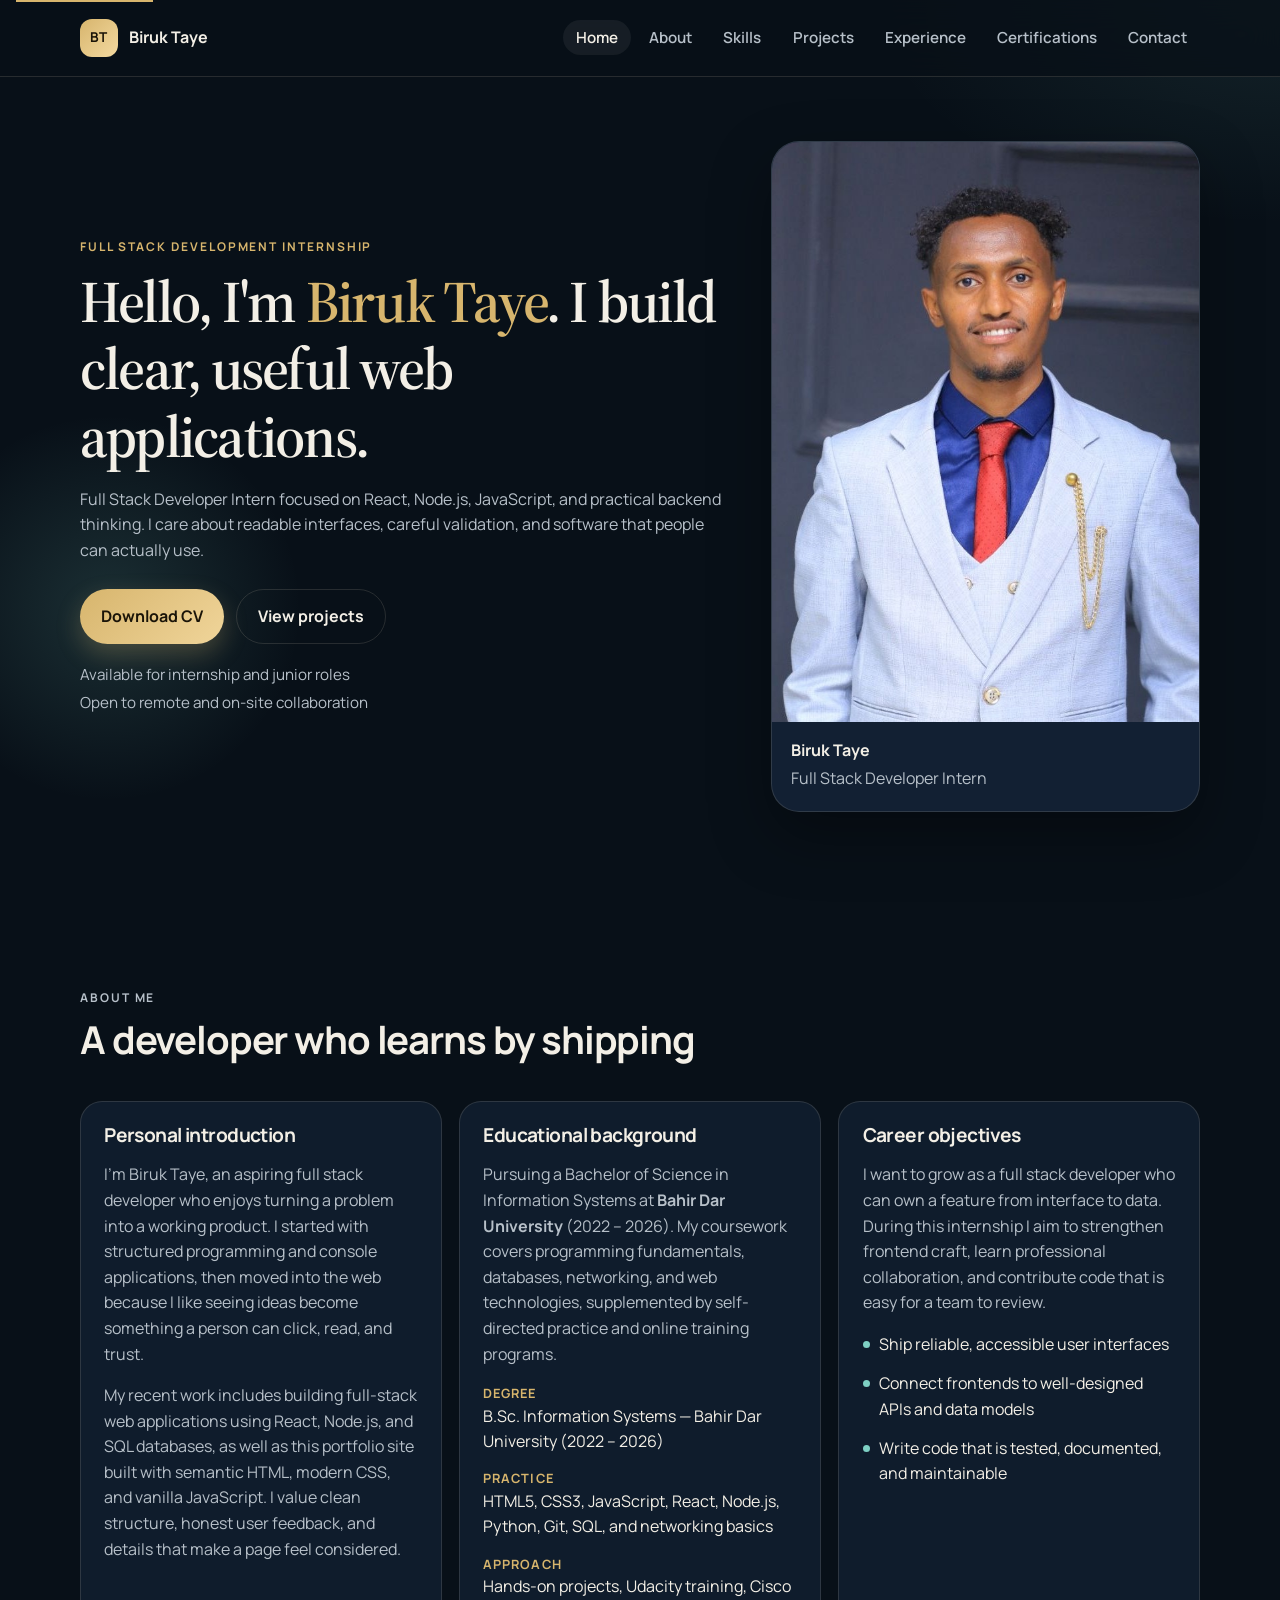
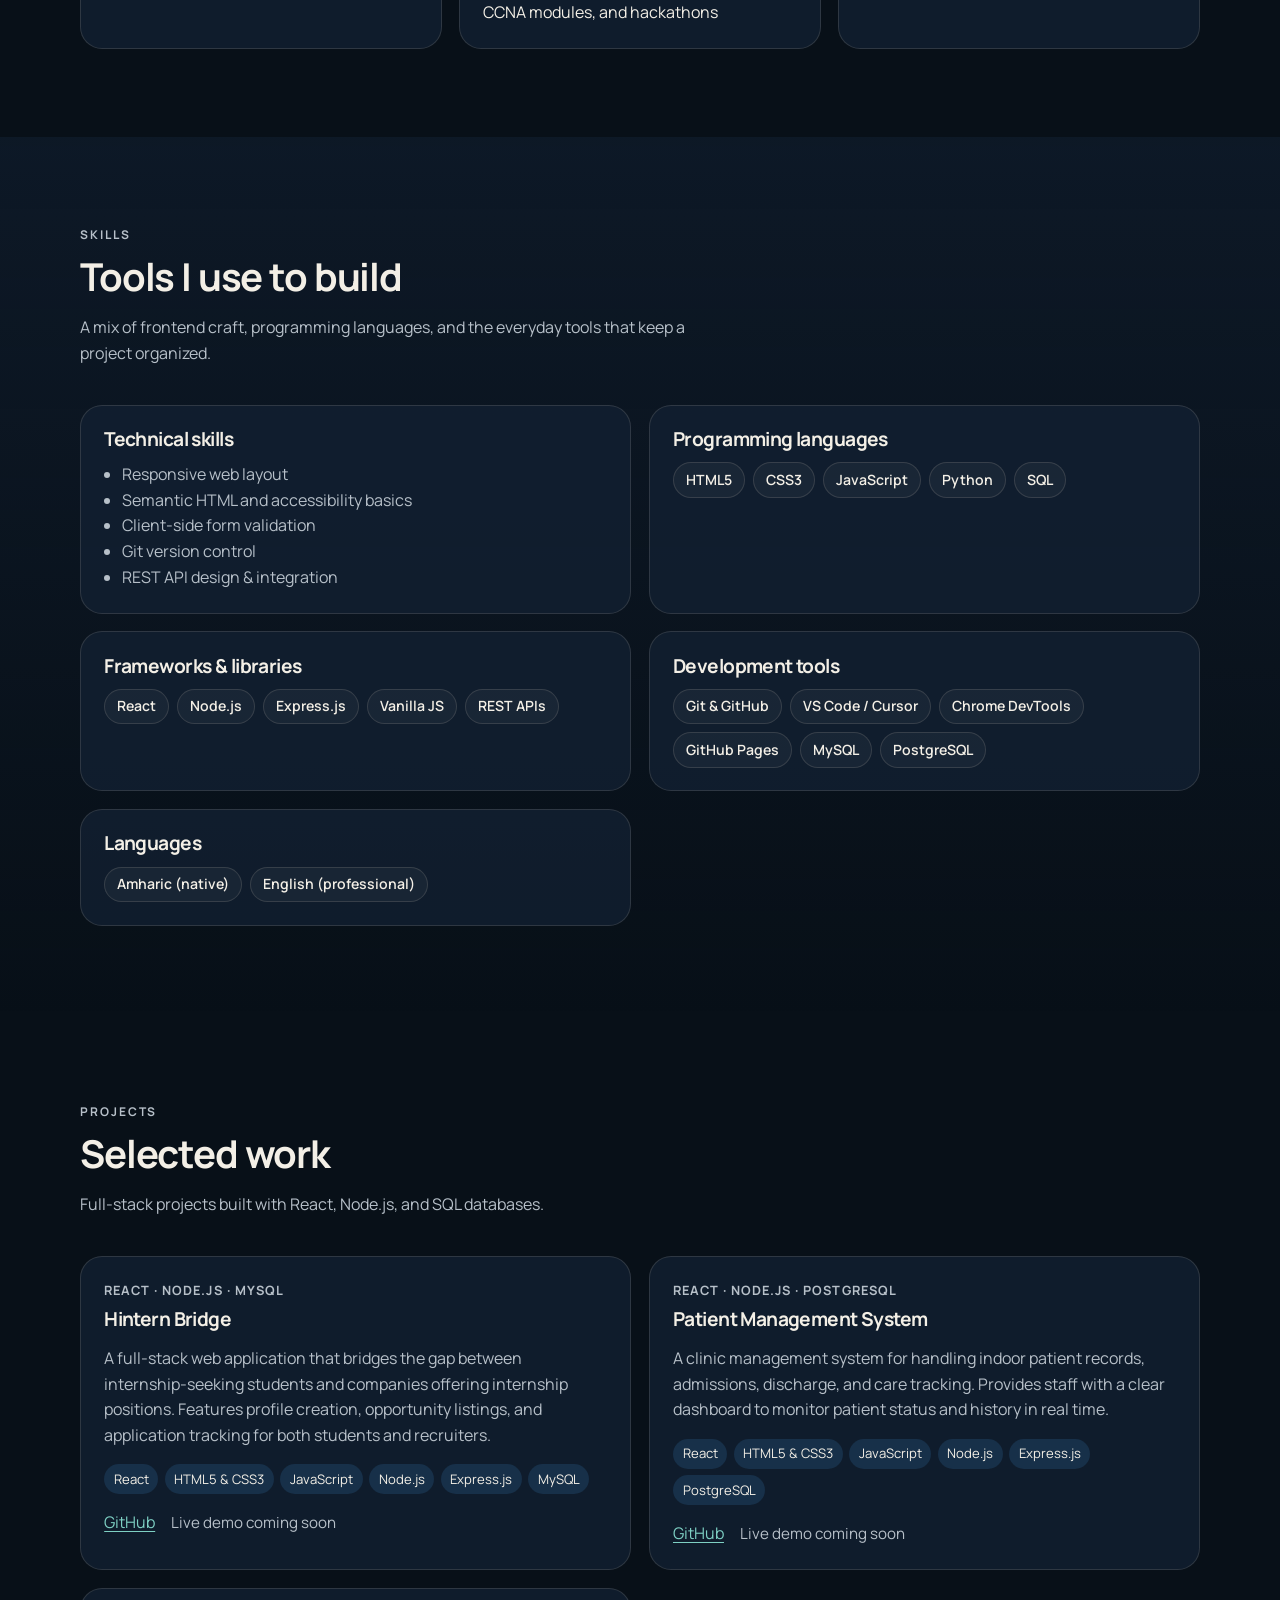
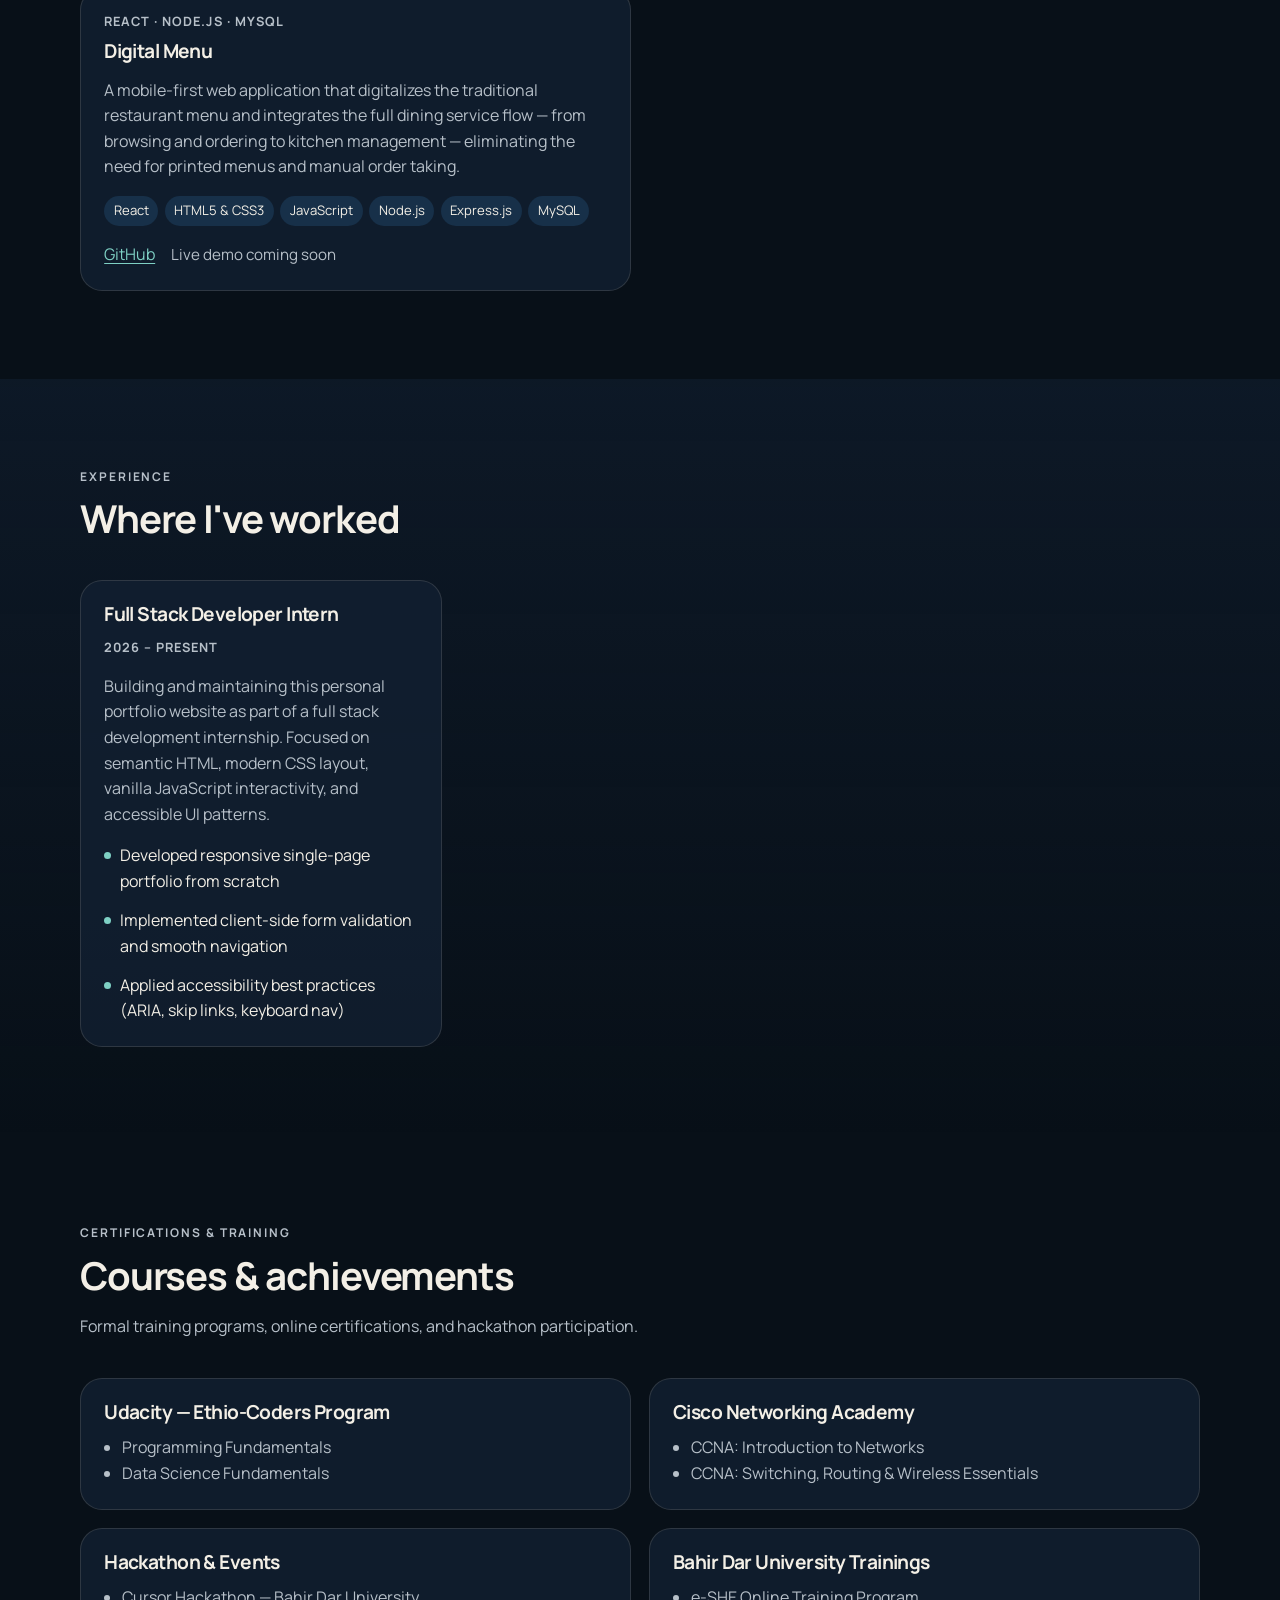
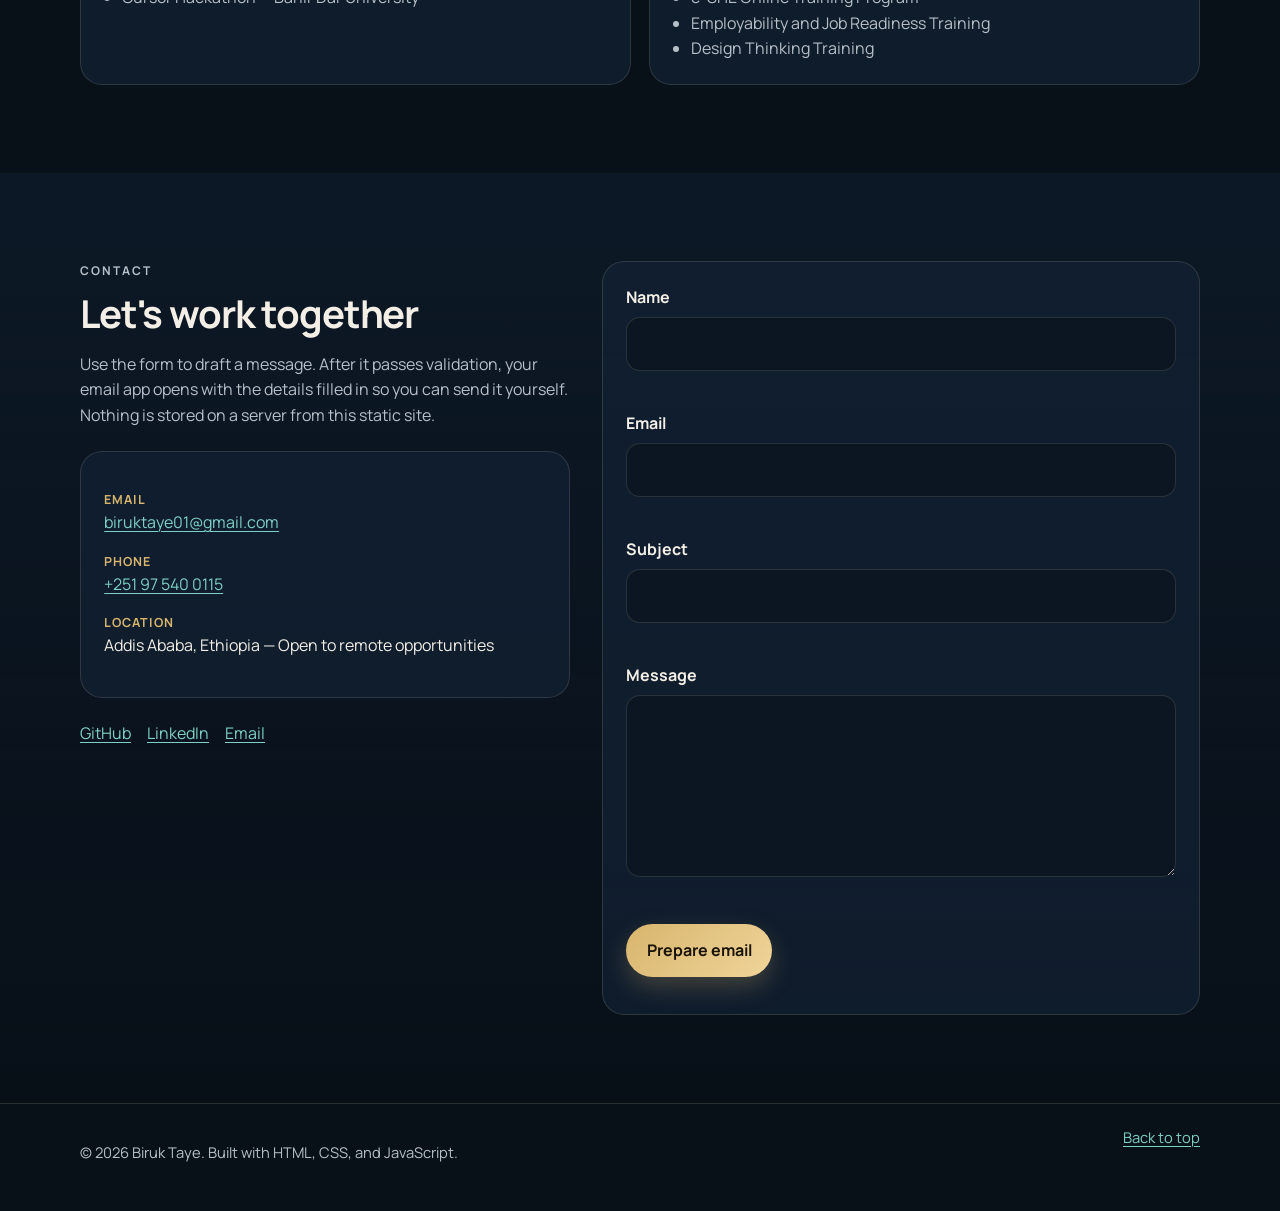
==== personal-portfolio-website/index.html @ df34433e "Personal portfolio website" ====
﻿<!DOCTYPE html>
<html lang="en">
  <head>
    <meta charset="UTF-8" />
    <meta name="viewport" content="width=device-width, initial-scale=1.0" />
    <meta
      name="description"
      content="Portfolio of Biruk Taye, an Information Systems student at Bahir Dar University and full stack developer intern focused on clean web applications and practical software."
    />
    <title>Biruk Taye | Full Stack Developer Intern</title>
    <link rel="icon" type="image/svg+xml" href="assets/images/favicon.svg" />
    <link rel="preconnect" href="https://fonts.googleapis.com" />
    <link rel="preconnect" href="https://fonts.gstatic.com" crossorigin />
    <link
      href="https://fonts.googleapis.com/css2?family=Manrope:wght@400;500;600;700;800&family=Source+Serif+4:opsz,wght@8..60,500;8..60,600&display=swap"
      rel="stylesheet"
    />
    <link rel="stylesheet" href="css/styles.css" />
  </head>
  <body>
    <a class="skip-link" href="#home">Skip to content</a>

    <header class="site-header" id="top">
      <div class="container header-inner">
        <a class="logo" href="#home" aria-label="Biruk Taye home">
          <span class="logo-mark" aria-hidden="true">BT</span>
          <span class="logo-text">Biruk Taye</span>
        </a>

        <button
          class="nav-toggle"
          type="button"
          aria-expanded="false"
          aria-controls="site-nav"
          aria-label="Open menu"
        >
          <span class="nav-toggle-bar"></span>
          <span class="nav-toggle-bar"></span>
          <span class="nav-toggle-bar"></span>
        </button>

        <nav class="site-nav" id="site-nav" aria-label="Primary">
          <ul class="nav-list">
            <li><a class="nav-link" href="#home">Home</a></li>
            <li><a class="nav-link" href="#about">About</a></li>
            <li><a class="nav-link" href="#skills">Skills</a></li>
            <li><a class="nav-link" href="#projects">Projects</a></li>
            <li><a class="nav-link" href="#experience">Experience</a></li>
            <li><a class="nav-link" href="#certifications">Certifications</a></li>
            <li><a class="nav-link" href="#contact">Contact</a></li>
          </ul>
        </nav>
      </div>
    </header>

    <main>
      <!-- HOME -->
      <section class="hero section" id="home">
        <div class="hero-glow" aria-hidden="true"></div>
        <div class="container hero-grid">
          <div class="hero-copy reveal">
            <p class="eyebrow">Full Stack Development Internship</p>
            <h1>
              Hello, I'm <span class="accent">Biruk Taye</span>.
              I build clear, useful web applications.
            </h1>
            <p class="lede">
              Full Stack Developer Intern focused on React, Node.js, JavaScript, and
              practical backend thinking. I care about readable interfaces,
              careful validation, and software that people can actually use.
            </p>
            <div class="hero-actions">
              <a
                class="btn btn-primary"
                href="assets/Biruk-Taye-CV.pdf"
                download="Biruk-Taye-CV.pdf"
                target="_blank"
                rel="noopener noreferrer"
              >
                Download CV
              </a>
              <a class="btn btn-ghost" href="#projects">View projects</a>
            </div>
            <ul class="hero-meta">
              <li>Available for internship and junior roles</li>
              <li>Open to remote and on-site collaboration</li>
            </ul>
          </div>

          <figure class="profile-card reveal">
            <img
              src="assets/images/BT.jpg"
              alt="Portrait of Biruk Taye"
              width="420"
              height="520"
            />
            <figcaption>
              <strong>Biruk Taye</strong>
              <span>Full Stack Developer Intern</span>
            </figcaption>
          </figure>
        </div>
      </section>

      <!-- ABOUT -->
      <section class="section" id="about">
        <div class="container">
          <header class="section-heading reveal">
            <p class="eyebrow">About me</p>
            <h2>A developer who learns by shipping</h2>
          </header>

          <div class="about-grid">
            <article class="panel reveal">
              <h3>Personal introduction</h3>
              <p>
                I'm Biruk Taye, an aspiring full stack developer who enjoys
                turning a problem into a working product. I started with
                structured programming and console applications, then moved into
                the web because I like seeing ideas become something a person
                can click, read, and trust.
              </p>
              <p>
                My recent work includes building full-stack web applications using
                React, Node.js, and SQL databases, as well as this portfolio site
                built with semantic HTML, modern CSS, and vanilla JavaScript. I
                value clean structure, honest user feedback, and details that make
                a page feel considered.
              </p>
            </article>

            <article class="panel reveal">
              <h3>Educational background</h3>
              <p>
                Pursuing a Bachelor of Science in Information Systems at
                <strong>Bahir Dar University</strong> (2022 &ndash; 2026). My coursework covers
                programming fundamentals, databases, networking, and web technologies,
                supplemented by self-directed practice and online training programs.
              </p>
              <ul class="detail-list">
                <li>
                  <span>Degree</span>
                  B.Sc. Information Systems &mdash; Bahir Dar University (2022 &ndash; 2026)
                </li>
                <li>
                  <span>Practice</span>
                  HTML5, CSS3, JavaScript, React, Node.js, Python, Git, SQL, and networking basics
                </li>
                <li>
                  <span>Approach</span>
                  Hands-on projects, Udacity training, Cisco CCNA modules, and hackathons
                </li>
              </ul>
            </article>

            <article class="panel reveal">
              <h3>Career objectives</h3>
              <p>
                I want to grow as a full stack developer who can own a feature
                from interface to data. During this internship I aim to
                strengthen frontend craft, learn professional collaboration, and
                contribute code that is easy for a team to review.
              </p>
              <ul class="objectives">
                <li>Ship reliable, accessible user interfaces</li>
                <li>Connect frontends to well-designed APIs and data models</li>
                <li>Write code that is tested, documented, and maintainable</li>
              </ul>
            </article>
          </div>
        </div>
      </section>

      <!-- SKILLS -->
      <section class="section section-alt" id="skills">
        <div class="container">
          <header class="section-heading reveal">
            <p class="eyebrow">Skills</p>
            <h2>Tools I use to build</h2>
            <p>
              A mix of frontend craft, programming languages, and the everyday
              tools that keep a project organized.
            </p>
          </header>

          <div class="skill-grid">
            <article class="skill-card reveal">
              <h3>Technical skills</h3>
              <ul>
                <li>Responsive web layout</li>
                <li>Semantic HTML and accessibility basics</li>
                <li>Client-side form validation</li>
                <li>Git version control</li>
                <li>REST API design &amp; integration</li>
              </ul>
            </article>

            <article class="skill-card reveal">
              <h3>Programming languages</h3>
              <div class="chip-row">
                <span class="chip">HTML5</span>
                <span class="chip">CSS3</span>
                <span class="chip">JavaScript</span>
                <span class="chip">Python</span>
                <span class="chip">SQL</span>
              </div>
            </article>

            <article class="skill-card reveal">
              <h3>Frameworks &amp; libraries</h3>
              <div class="chip-row">
                <span class="chip">React</span>
                <span class="chip">Node.js</span>
                <span class="chip">Express.js</span>
                <span class="chip">Vanilla JS</span>
                <span class="chip">REST APIs</span>
              </div>
            </article>

            <article class="skill-card reveal">
              <h3>Development tools</h3>
              <div class="chip-row">
                <span class="chip">Git &amp; GitHub</span>
                <span class="chip">VS Code / Cursor</span>
                <span class="chip">Chrome DevTools</span>
                <span class="chip">GitHub Pages</span>
                <span class="chip">MySQL</span>
                <span class="chip">PostgreSQL</span>
              </div>
            </article>

            <article class="skill-card reveal">
              <h3>Languages</h3>
              <div class="chip-row">
                <span class="chip">Amharic (native)</span>
                <span class="chip">English (professional)</span>
              </div>
            </article>
          </div>
        </div>
      </section>

      <!-- PROJECTS -->
      <section class="section" id="projects">
        <div class="container">
          <header class="section-heading reveal">
            <p class="eyebrow">Projects</p>
            <h2>Selected work</h2>
            <p>
              Full-stack projects built with React, Node.js, and SQL databases.
            </p>
          </header>

          <div class="project-grid">
            <article class="project-card reveal">
              <p class="project-kicker">React &middot; Node.js &middot; MySQL</p>
              <h3>Hintern Bridge</h3>
              <p>
                A full-stack web application that bridges the gap between
                internship-seeking students and companies offering internship
                positions. Features profile creation, opportunity listings,
                and application tracking for both students and recruiters.
              </p>
              <ul class="tech-list">
                <li>React</li>
                <li>HTML5 &amp; CSS3</li>
                <li>JavaScript</li>
                <li>Node.js</li>
                <li>Express.js</li>
                <li>MySQL</li>
              </ul>
              <div class="project-links">
                <a
                  href="https://github.com/BDU123456/Intern-Bridge"
                  target="_blank"
                  rel="noopener noreferrer"
                >
                  GitHub
                </a>
                <span class="link-disabled" title="In development">Live demo coming soon</span>
              </div>
            </article>

            <article class="project-card reveal">
              <p class="project-kicker">React &middot; Node.js &middot; PostgreSQL</p>
              <h3>Patient Management System</h3>
              <p>
                A clinic management system for handling indoor patient records,
                admissions, discharge, and care tracking. Provides staff with a
                clear dashboard to monitor patient status and history in real time.
              </p>
              <ul class="tech-list">
                <li>React</li>
                <li>HTML5 &amp; CSS3</li>
                <li>JavaScript</li>
                <li>Node.js</li>
                <li>Express.js</li>
                <li>PostgreSQL</li>
              </ul>
              <div class="project-links">
                <a
                  href="https://github.com/BDU123456/patient-management-system"
                  target="_blank"
                  rel="noopener noreferrer"
                >
                  GitHub
                </a>
                <span class="link-disabled" title="In development">Live demo coming soon</span>
              </div>
            </article>

            <article class="project-card reveal">
              <p class="project-kicker">React &middot; Node.js &middot; MySQL</p>
              <h3>Digital Menu</h3>
              <p>
                A mobile-first web application that digitalizes the traditional
                restaurant menu and integrates the full dining service flow &mdash;
                from browsing and ordering to kitchen management &mdash; eliminating
                the need for printed menus and manual order taking.
              </p>
              <ul class="tech-list">
                <li>React</li>
                <li>HTML5 &amp; CSS3</li>
                <li>JavaScript</li>
                <li>Node.js</li>
                <li>Express.js</li>
                <li>MySQL</li>
              </ul>
              <div class="project-links">
                <a
                  href="https://github.com/BDU123456/digital-menu"
                  target="_blank"
                  rel="noopener noreferrer"
                >
                  GitHub
                </a>
                <span class="link-disabled" title="In development">Live demo coming soon</span>
              </div>
            </article>
          </div>
        </div>
      </section>

      <!-- EXPERIENCE -->
      <section class="section section-alt" id="experience">
        <div class="container">
          <header class="section-heading reveal">
            <p class="eyebrow">Experience</p>
            <h2>Where I've worked</h2>
          </header>

          <div class="about-grid">
            <article class="panel reveal">
              <h3>Full Stack Developer Intern</h3>
              <p class="project-kicker">2026 &ndash; Present</p>
              <p>
                Building and maintaining this personal portfolio website as part of a
                full stack development internship. Focused on semantic HTML, modern CSS
                layout, vanilla JavaScript interactivity, and accessible UI patterns.
              </p>
              <ul class="objectives">
                <li>Developed responsive single-page portfolio from scratch</li>
                <li>Implemented client-side form validation and smooth navigation</li>
                <li>Applied accessibility best practices (ARIA, skip links, keyboard nav)</li>
              </ul>
            </article>
          </div>
        </div>
      </section>

      <!-- CERTIFICATIONS -->
      <section class="section" id="certifications">
        <div class="container">
          <header class="section-heading reveal">
            <p class="eyebrow">Certifications &amp; Training</p>
            <h2>Courses &amp; achievements</h2>
            <p>Formal training programs, online certifications, and hackathon participation.</p>
          </header>

          <div class="skill-grid">
            <article class="skill-card reveal">
              <h3>Udacity &mdash; Ethio-Coders Program</h3>
              <ul>
                <li>Programming Fundamentals</li>
                <li>Data Science Fundamentals</li>
              </ul>
            </article>

            <article class="skill-card reveal">
              <h3>Cisco Networking Academy</h3>
              <ul>
                <li>CCNA: Introduction to Networks</li>
                <li>CCNA: Switching, Routing &amp; Wireless Essentials</li>
              </ul>
            </article>

            <article class="skill-card reveal">
              <h3>Hackathon &amp; Events</h3>
              <ul>
                <li>Cursor Hackathon &mdash; Bahir Dar University</li>
              </ul>
            </article>

            <article class="skill-card reveal">
              <h3>Bahir Dar University Trainings</h3>
              <ul>
                <li>e-SHE Online Training Program</li>
                <li>Employability and Job Readiness Training</li>
                <li>Design Thinking Training</li>
              </ul>
            </article>
          </div>
        </div>
      </section>

      <!-- CONTACT -->
      <section class="section section-alt" id="contact">
        <div class="container contact-grid">
          <div class="contact-copy reveal">
            <p class="eyebrow">Contact</p>
            <h2>Let's work together</h2>
            <p>
              Use the form to draft a message. After it passes validation, your
              email app opens with the details filled in so you can send it
              yourself. Nothing is stored on a server from this static site.
            </p>

            <address class="contact-card">
              <p>
                <span>Email</span>
                <a href="mailto:biruktaye01@gmail.com">biruktaye01@gmail.com</a>
              </p>
              <p>
                <span>Phone</span>
                <a href="tel:+251975400115">+251 97 540 0115</a>
              </p>
              <p>
                <span>Location</span>
                Addis Ababa, Ethiopia &mdash; Open to remote opportunities
              </p>
            </address>

            <ul class="social-list">
              <li>
                <a
                  href="https://github.com/BDU123456"
                  target="_blank"
                  rel="noopener noreferrer"
                  data-social="github"
                >
                  GitHub
                </a>
              </li>
              <li>
                <a
                  href="https://www.linkedin.com/in/biruk-taye"
                  target="_blank"
                  rel="noopener noreferrer"
                >
                  LinkedIn
                </a>
              </li>
              <li>
                <a href="mailto:biruktaye01@gmail.com">Email</a>
              </li>
            </ul>
          </div>

          <form class="contact-form reveal" id="contact-form" novalidate>
            <div class="field">
              <label for="name">Name</label>
              <input
                id="name"
                name="name"
                type="text"
                autocomplete="name"
                maxlength="80"
                required
              />
              <p class="field-error" id="name-error" role="alert"></p>
            </div>

            <div class="field">
              <label for="email">Email</label>
              <input
                id="email"
                name="email"
                type="email"
                autocomplete="email"
                maxlength="120"
                required
              />
              <p class="field-error" id="email-error" role="alert"></p>
            </div>

            <div class="field">
              <label for="subject">Subject</label>
              <input id="subject" name="subject" type="text" maxlength="120" required />
              <p class="field-error" id="subject-error" role="alert"></p>
            </div>

            <div class="field">
              <label for="message">Message</label>
              <textarea
                id="message"
                name="message"
                rows="6"
                maxlength="2000"
                required
              ></textarea>
              <p class="field-error" id="message-error" role="alert"></p>
            </div>

            <button class="btn btn-primary" type="submit">Prepare email</button>
            <p class="form-status" id="form-status" role="status" aria-live="polite"></p>
          </form>
        </div>
      </section>
    </main>

    <footer class="site-footer">
      <div class="container footer-inner">
        <p>&copy; <span id="year"></span> Biruk Taye. Built with HTML, CSS, and JavaScript.</p>
        <a href="#top">Back to top</a>
      </div>
    </footer>

    <script src="js/main.js"></script>
  </body>
</html>
---- personal-portfolio-website/css/styles.css ----
﻿/* Biruk Taye portfolio — layout, theme, and interaction styles */

:root {
  --bg: #081018;
  --bg-alt: #0d1824;
  --surface: #122033;
  --surface-2: #173049;
  --line: rgba(232, 220, 196, 0.14);
  --text: #f3efe6;
  --muted: #b7c0c9;
  --accent: #d7b56d;
  --accent-2: #7ed0c4;
  --danger: #ff8b7b;
  --shadow: 0 24px 60px rgba(0, 0, 0, 0.35);
  --radius: 22px;
  --header-h: 76px;
  --font: "Manrope", system-ui, sans-serif;
  --serif: "Source Serif 4", Georgia, serif;
  --max: 1120px;
}

*,
*::before,
*::after {
  box-sizing: border-box;
}

html {
  scroll-behavior: smooth;
}

body {
  margin: 0;
  font-family: var(--font);
  color: var(--text);
  background:
    radial-gradient(1200px 600px at 10% -10%, rgba(215, 181, 109, 0.12), transparent 50%),
    radial-gradient(900px 500px at 100% 0%, rgba(126, 208, 196, 0.1), transparent 45%),
    var(--bg);
  line-height: 1.6;
}

img {
  max-width: 100%;
  display: block;
}

a {
  color: var(--accent-2);
  text-decoration-thickness: 1px;
  text-underline-offset: 0.2em;
}

a:hover {
  color: var(--accent);
}

.skip-link {
  position: absolute;
  left: 1rem;
  top: -40px;
  background: var(--accent);
  color: #111;
  padding: 0.5rem 0.8rem;
  z-index: 1000;
}

.skip-link:focus {
  top: 0.75rem;
}

.container {
  width: min(var(--max), calc(100% - 2.4rem));
  margin-inline: auto;
}

.site-header {
  position: sticky;
  top: 0;
  z-index: 20;
  backdrop-filter: blur(16px);
  background: rgba(8, 16, 24, 0.78);
  border-bottom: 1px solid var(--line);
}

.header-inner {
  min-height: var(--header-h);
  display: flex;
  align-items: center;
  justify-content: space-between;
  gap: 1rem;
}

.logo {
  display: flex;
  align-items: center;
  gap: 0.7rem;
  color: var(--text);
  text-decoration: none;
  font-weight: 700;
}

.logo-mark {
  width: 2.35rem;
  height: 2.35rem;
  display: grid;
  place-items: center;
  border-radius: 12px;
  background: linear-gradient(135deg, var(--accent), #f3d9a0);
  color: #1a1408;
  font-size: 0.85rem;
  letter-spacing: 0.04em;
}

.nav-list {
  display: flex;
  gap: 0.35rem;
  list-style: none;
  margin: 0;
  padding: 0;
}

.nav-link {
  color: var(--muted);
  text-decoration: none;
  padding: 0.45rem 0.8rem;
  border-radius: 999px;
  font-weight: 600;
  font-size: 0.95rem;
}

.nav-link:hover,
.nav-link.is-active {
  color: var(--text);
  background: rgba(255, 255, 255, 0.06);
}

.nav-toggle {
  display: none;
  width: 2.6rem;
  height: 2.6rem;
  border: 1px solid var(--line);
  border-radius: 12px;
  background: transparent;
  padding: 0.55rem;
  flex-direction: column;
  justify-content: space-between;
}

.nav-toggle-bar {
  display: block;
  height: 2px;
  background: var(--text);
  border-radius: 999px;
}

.section {
  padding: 5.5rem 0;
  position: relative;
}

.section-alt {
  background: linear-gradient(180deg, rgba(18, 32, 51, 0.55), transparent);
}

.section-heading {
  max-width: 640px;
  margin-bottom: 2.4rem;
}

.eyebrow {
  text-transform: uppercase;
  letter-spacing: 0.16em;
  font-size: 0.75rem;
  color: var(--accent);
  font-weight: 700;
  margin: 0 0 0.7rem;
}

h1,
h2,
h3 {
  line-height: 1.15;
  letter-spacing: -0.03em;
}

h1 {
  font-family: var(--serif);
  font-size: clamp(2.1rem, 4.6vw, 4.1rem);
  font-weight: 600;
  margin: 0 0 1rem;
}

h2 {
  font-size: clamp(1.7rem, 3vw, 2.5rem);
  margin: 0 0 0.7rem;
}

h3 {
  margin: 0 0 0.75rem;
  font-size: 1.2rem;
}

.accent {
  color: var(--accent);
}

.lede,
.section-heading p,
.panel p,
.project-card p,
.contact-copy > p {
  color: var(--muted);
}

.hero {
  padding-top: 4rem;
}

.hero-glow {
  position: absolute;
  inset: auto auto 10% -8%;
  width: 420px;
  height: 420px;
  background: radial-gradient(circle, rgba(126, 208, 196, 0.16), transparent 65%);
  pointer-events: none;
}

.hero-grid {
  display: grid;
  grid-template-columns: 1.2fr 0.8fr;
  gap: 3rem;
  align-items: center;
}

.hero-actions {
  display: flex;
  flex-wrap: wrap;
  gap: 0.8rem;
  margin: 1.6rem 0 1.2rem;
}

.hero-meta {
  list-style: none;
  padding: 0;
  margin: 0;
  color: var(--muted);
  display: flex;
  flex-direction: column;
  gap: 0.25rem;
  font-size: 0.95rem;
}

.btn {
  display: inline-flex;
  align-items: center;
  justify-content: center;
  border: 0;
  border-radius: 999px;
  padding: 0.85rem 1.3rem;
  font: inherit;
  font-weight: 700;
  cursor: pointer;
  text-decoration: none;
  transition: transform 0.2s ease, box-shadow 0.2s ease, background 0.2s ease;
}

.btn:hover {
  transform: translateY(-2px);
}

.btn-primary {
  background: linear-gradient(135deg, var(--accent), #f0d59a);
  color: #1a1408;
  box-shadow: 0 10px 24px rgba(215, 181, 109, 0.25);
}

.btn-ghost {
  background: transparent;
  color: var(--text);
  border: 1px solid var(--line);
}

.profile-card {
  margin: 0;
  background: var(--surface);
  border: 1px solid var(--line);
  border-radius: 28px;
  overflow: hidden;
  box-shadow: var(--shadow);
}

.profile-card img {
  width: 100%;
  height: auto;
  aspect-ratio: 640 / 870;
  object-fit: cover;
  object-position: center top;
}

.profile-card figcaption {
  padding: 1rem 1.2rem 1.2rem;
  display: flex;
  flex-direction: column;
  gap: 0.15rem;
}

.profile-card span {
  color: var(--muted);
}

.about-grid,
.skill-grid,
.project-grid {
  display: grid;
  gap: 1.1rem;
}

.about-grid {
  grid-template-columns: repeat(3, 1fr);
}

.panel,
.skill-card,
.project-card,
.contact-card,
.contact-form {
  background: rgba(18, 32, 51, 0.78);
  border: 1px solid var(--line);
  border-radius: var(--radius);
  padding: 1.4rem 1.45rem;
}

.detail-list,
.objectives {
  margin: 1rem 0 0;
  padding: 0;
  list-style: none;
  display: flex;
  flex-direction: column;
  gap: 0.85rem;
}

.detail-list span {
  display: block;
  color: var(--accent);
  font-size: 0.8rem;
  font-weight: 700;
  letter-spacing: 0.08em;
  text-transform: uppercase;
}

.objectives li {
  padding-left: 1rem;
  position: relative;
}

.objectives li::before {
  content: "";
  width: 7px;
  height: 7px;
  border-radius: 50%;
  background: var(--accent-2);
  position: absolute;
  left: 0;
  top: 0.55rem;
}

.skill-grid,
.project-grid {
  grid-template-columns: repeat(2, 1fr);
}

.skill-card ul {
  margin: 0;
  padding-left: 1.1rem;
  color: var(--muted);
}

.chip-row {
  display: flex;
  flex-wrap: wrap;
  gap: 0.5rem;
}

.chip {
  border: 1px solid var(--line);
  background: rgba(255, 255, 255, 0.04);
  border-radius: 999px;
  padding: 0.35rem 0.75rem;
  font-size: 0.88rem;
  font-weight: 600;
}

.project-kicker {
  color: var(--accent);
  font-size: 0.8rem;
  font-weight: 700;
  letter-spacing: 0.08em;
  text-transform: uppercase;
  margin: 0 0 0.5rem;
}

.tech-list {
  display: flex;
  flex-wrap: wrap;
  gap: 0.4rem;
  list-style: none;
  padding: 0;
  margin: 1rem 0;
}

.tech-list li {
  font-size: 0.82rem;
  background: var(--surface-2);
  padding: 0.28rem 0.6rem;
  border-radius: 999px;
}

.project-links {
  display: flex;
  flex-wrap: wrap;
  gap: 1rem;
  align-items: center;
}

.project-card,
.skill-card,
.panel,
.profile-card {
  transition: transform 0.25s ease, border-color 0.25s ease;
}

.project-card:hover,
.skill-card:hover,
.panel:hover,
.profile-card:hover {
  transform: translateY(-4px);
  border-color: rgba(215, 181, 109, 0.35);
}

.link-disabled {
  color: var(--muted);
  font-size: 0.95rem;
}

.contact-grid {
  display: grid;
  grid-template-columns: 0.9fr 1.1fr;
  gap: 2rem;
  align-items: start;
}

.contact-card {
  font-style: normal;
  margin: 1.4rem 0;
}

.contact-card span {
  display: block;
  color: var(--accent);
  font-size: 0.78rem;
  font-weight: 700;
  letter-spacing: 0.08em;
  text-transform: uppercase;
}

.social-list {
  display: flex;
  gap: 1rem;
  list-style: none;
  padding: 0;
  margin: 0;
}

.field {
  margin-bottom: 1rem;
}

label {
  display: block;
  font-weight: 700;
  margin-bottom: 0.4rem;
}

input,
textarea {
  width: 100%;
  border: 1px solid var(--line);
  background: #0b1622;
  color: var(--text);
  border-radius: 14px;
  padding: 0.85rem 0.95rem;
  font: inherit;
}

input:focus,
textarea:focus {
  outline: 2px solid var(--accent-2);
  outline-offset: 1px;
}

.field.is-invalid input,
.field.is-invalid textarea {
  border-color: var(--danger);
}

.field-error {
  min-height: 1.1rem;
  margin: 0.35rem 0 0;
  color: var(--danger);
  font-size: 0.86rem;
}

.form-status {
  margin: 0.9rem 0 0;
  color: var(--accent-2);
}

.form-status.is-error {
  color: var(--danger);
}

.site-footer {
  border-top: 1px solid var(--line);
  padding: 1.4rem 0 2rem;
}

.footer-inner {
  display: flex;
  justify-content: space-between;
  gap: 1rem;
  color: var(--muted);
  font-size: 0.92rem;
}

.reveal {
  opacity: 0;
  transform: translateY(18px);
  animation: rise 0.7s ease forwards;
}

.reveal:nth-child(2) {
  animation-delay: 0.08s;
}

.reveal:nth-child(3) {
  animation-delay: 0.16s;
}

@keyframes rise {
  to {
    opacity: 1;
    transform: none;
  }
}

@media (max-width: 900px) {
  .hero-grid,
  .about-grid,
  .contact-grid {
    grid-template-columns: 1fr;
  }

  .nav-toggle {
    display: flex;
  }

  .site-nav {
    position: absolute;
    top: calc(var(--header-h) + 0.4rem);
    right: 1.2rem;
    left: 1.2rem;
    background: #102033;
    border: 1px solid var(--line);
    border-radius: 18px;
    padding: 0.7rem;
    display: none;
  }

  .site-nav.is-open {
    display: block;
  }

  .nav-list {
    flex-direction: column;
  }

  .profile-card {
    max-width: 360px;
  }
}

@media (max-width: 640px) {
  .skill-grid,
  .project-grid {
    grid-template-columns: 1fr;
  }

  .footer-inner {
    flex-direction: column;
  }

  .section {
    padding: 3.6rem 0;
  }
}

@media (prefers-reduced-motion: reduce) {
  html {
    scroll-behavior: auto;
  }

  .reveal,
  .btn,
  .project-card,
  .skill-card,
  .panel,
  .profile-card {
    animation: none;
    transition: none;
    opacity: 1;
    transform: none;
  }
}
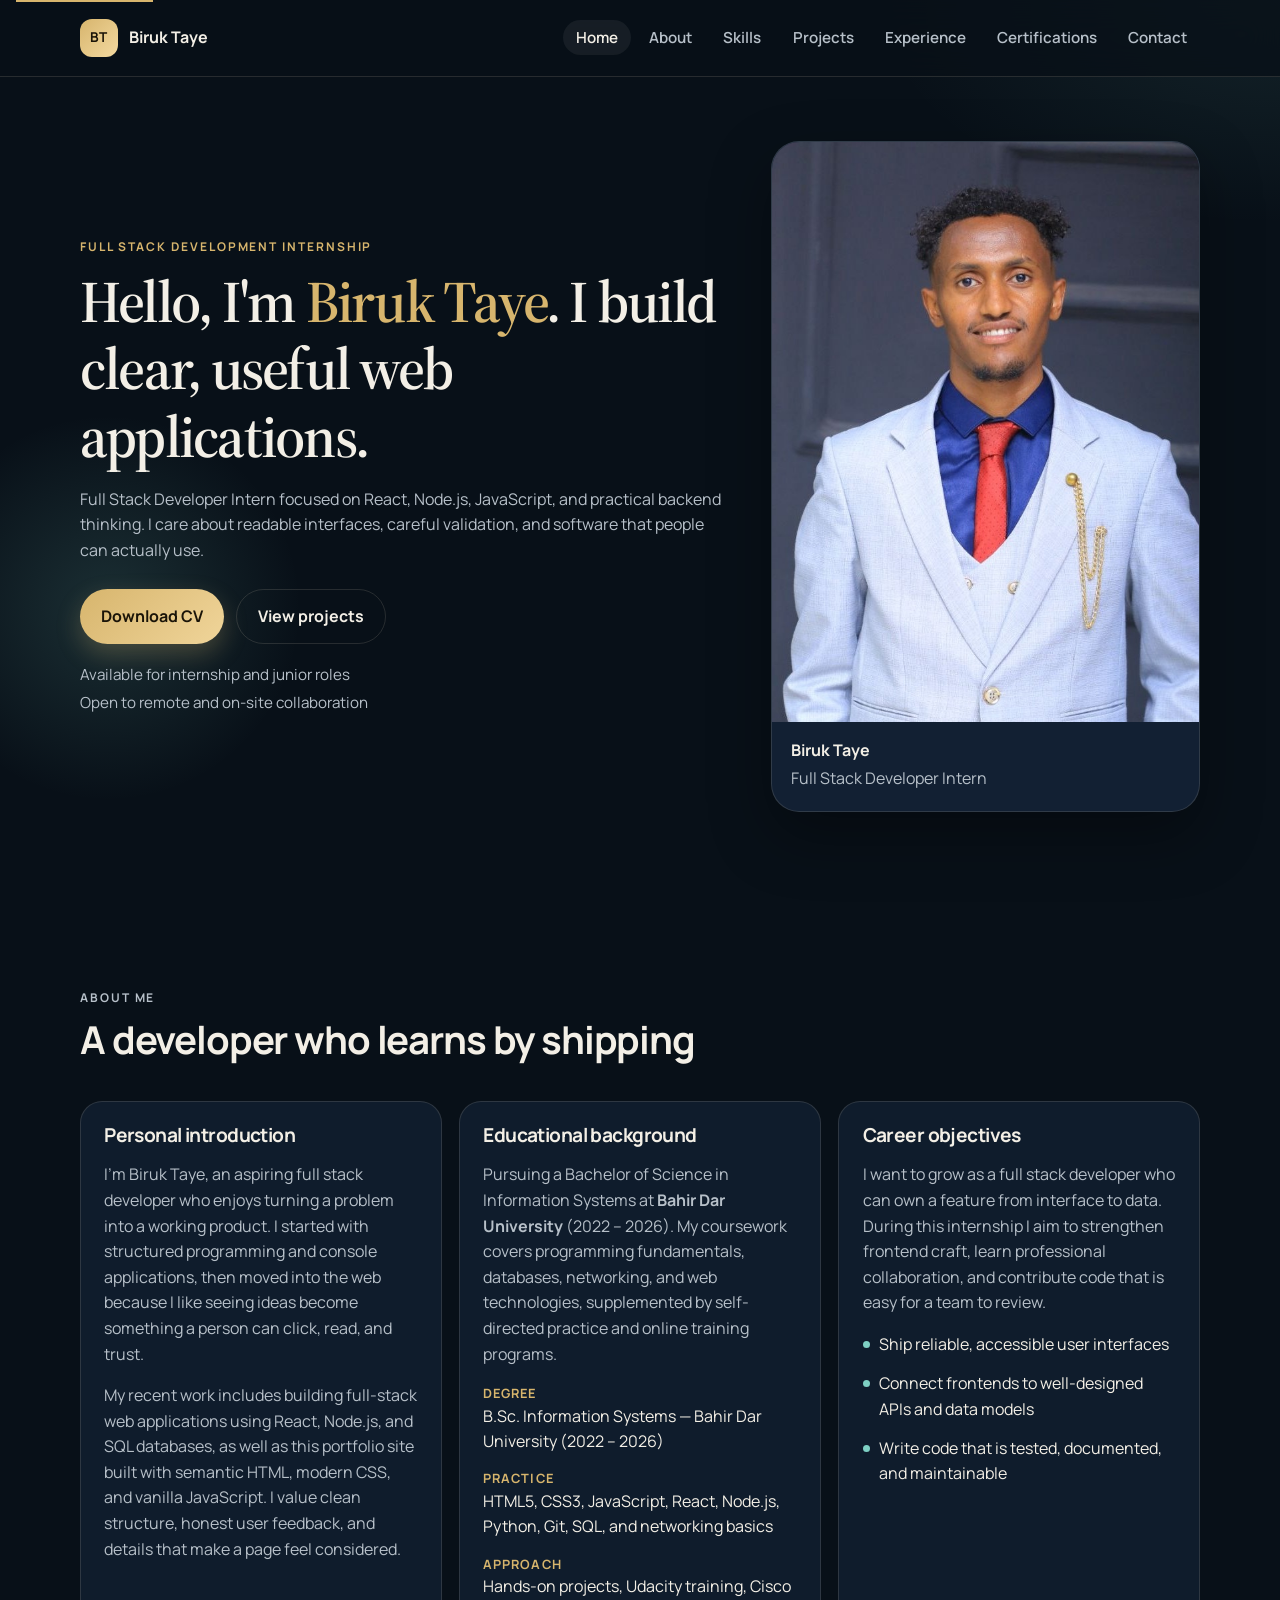
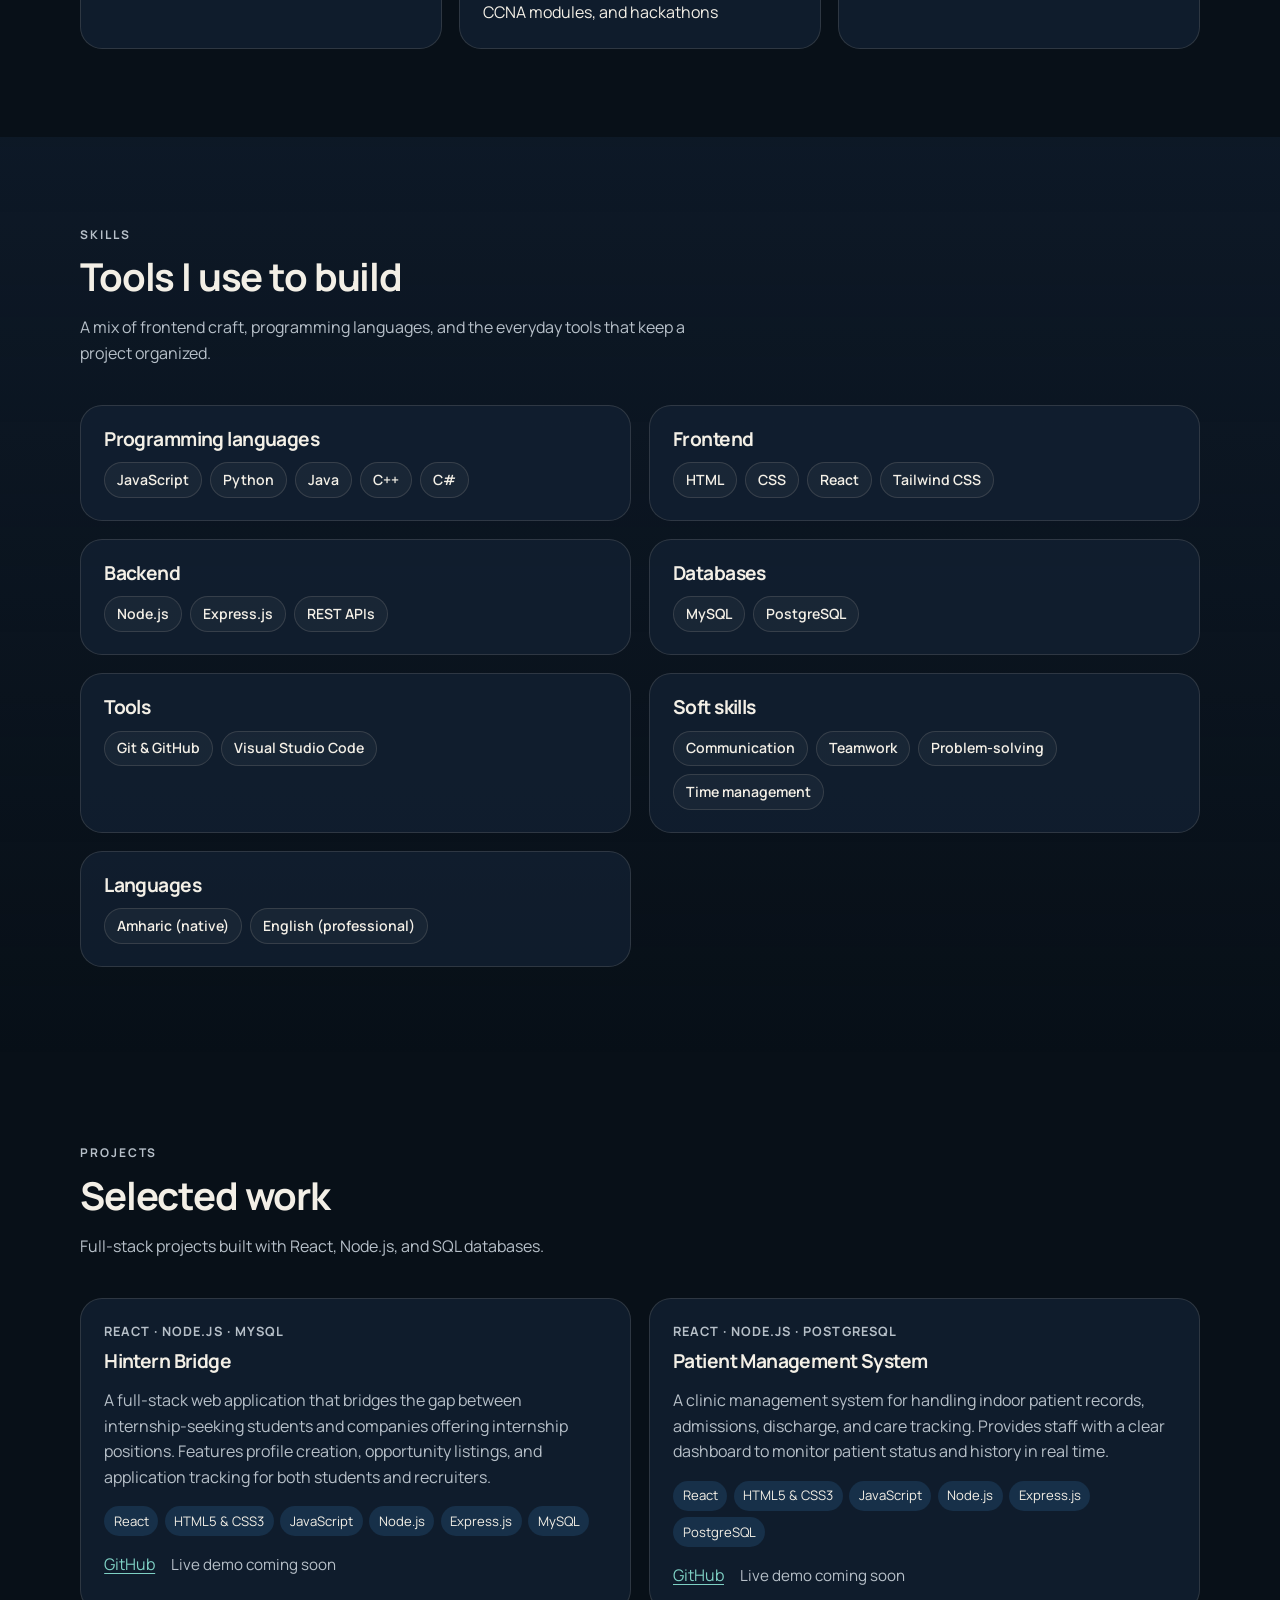
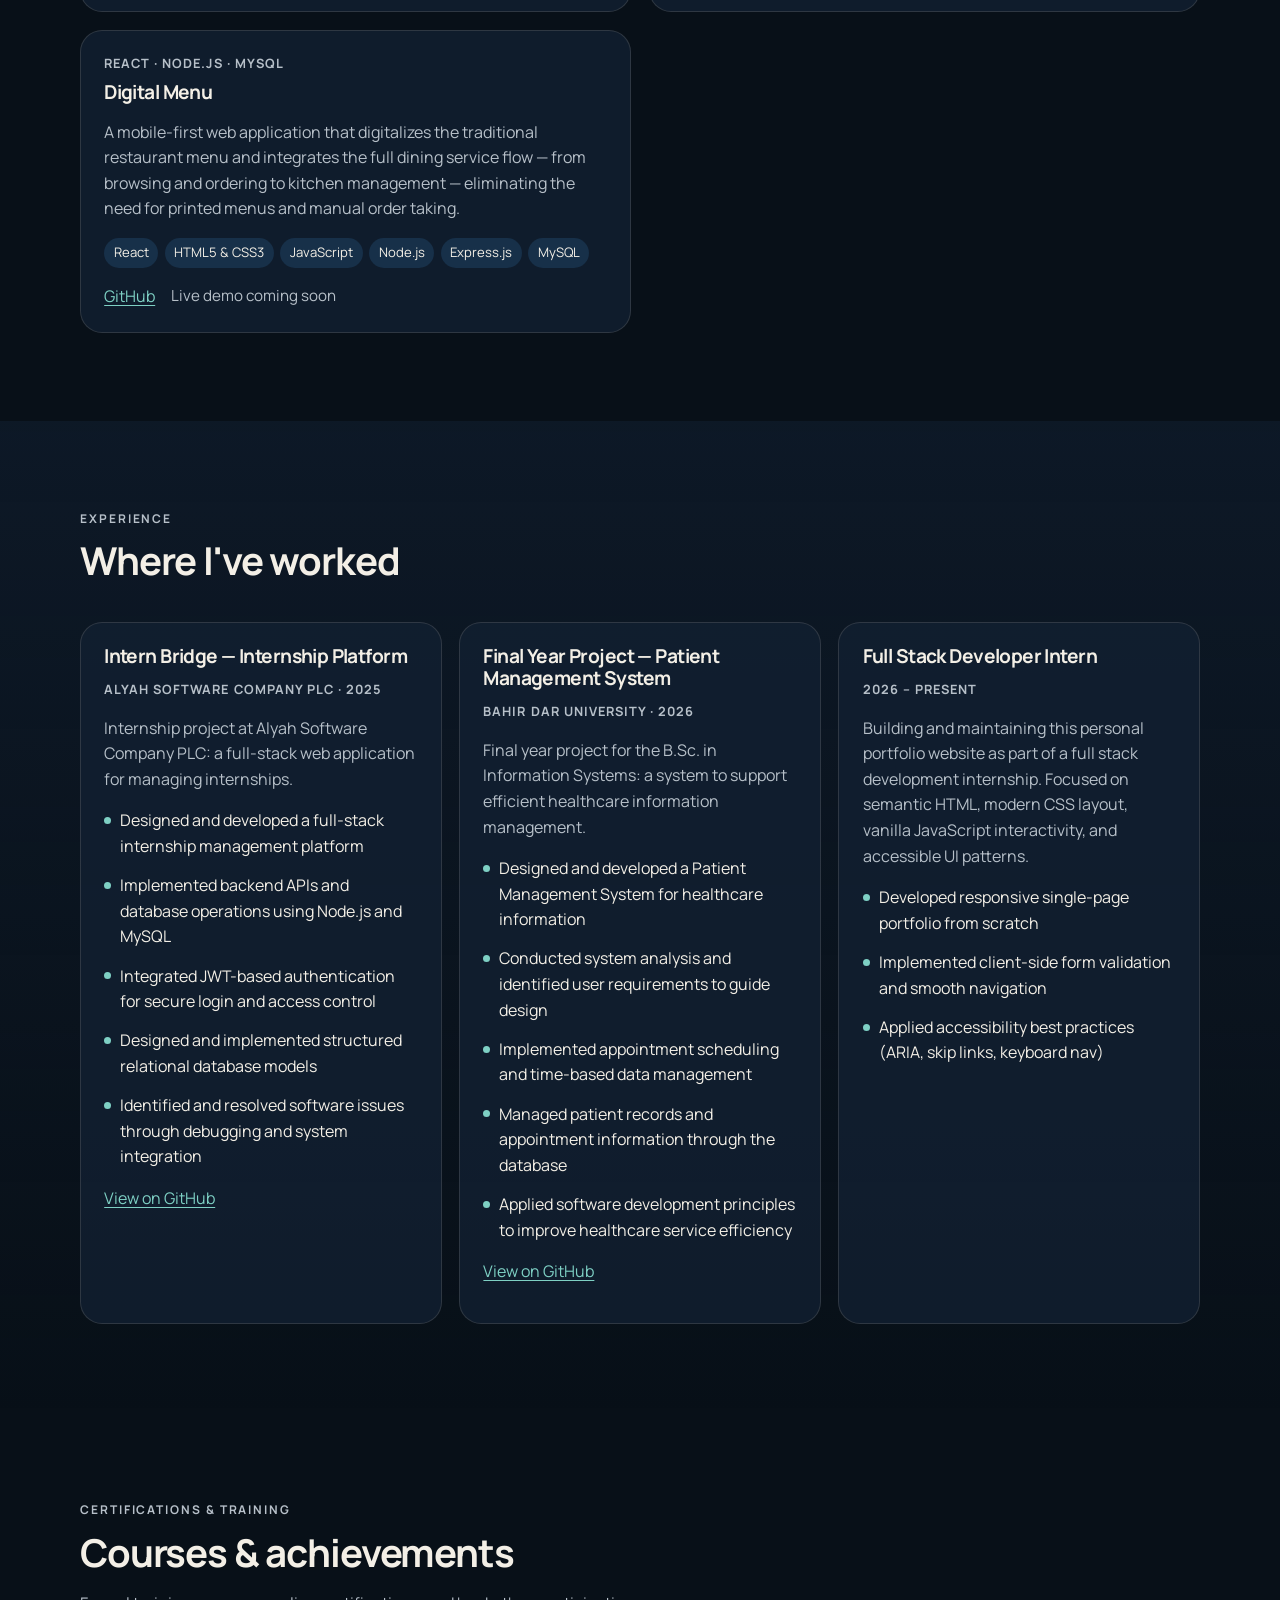
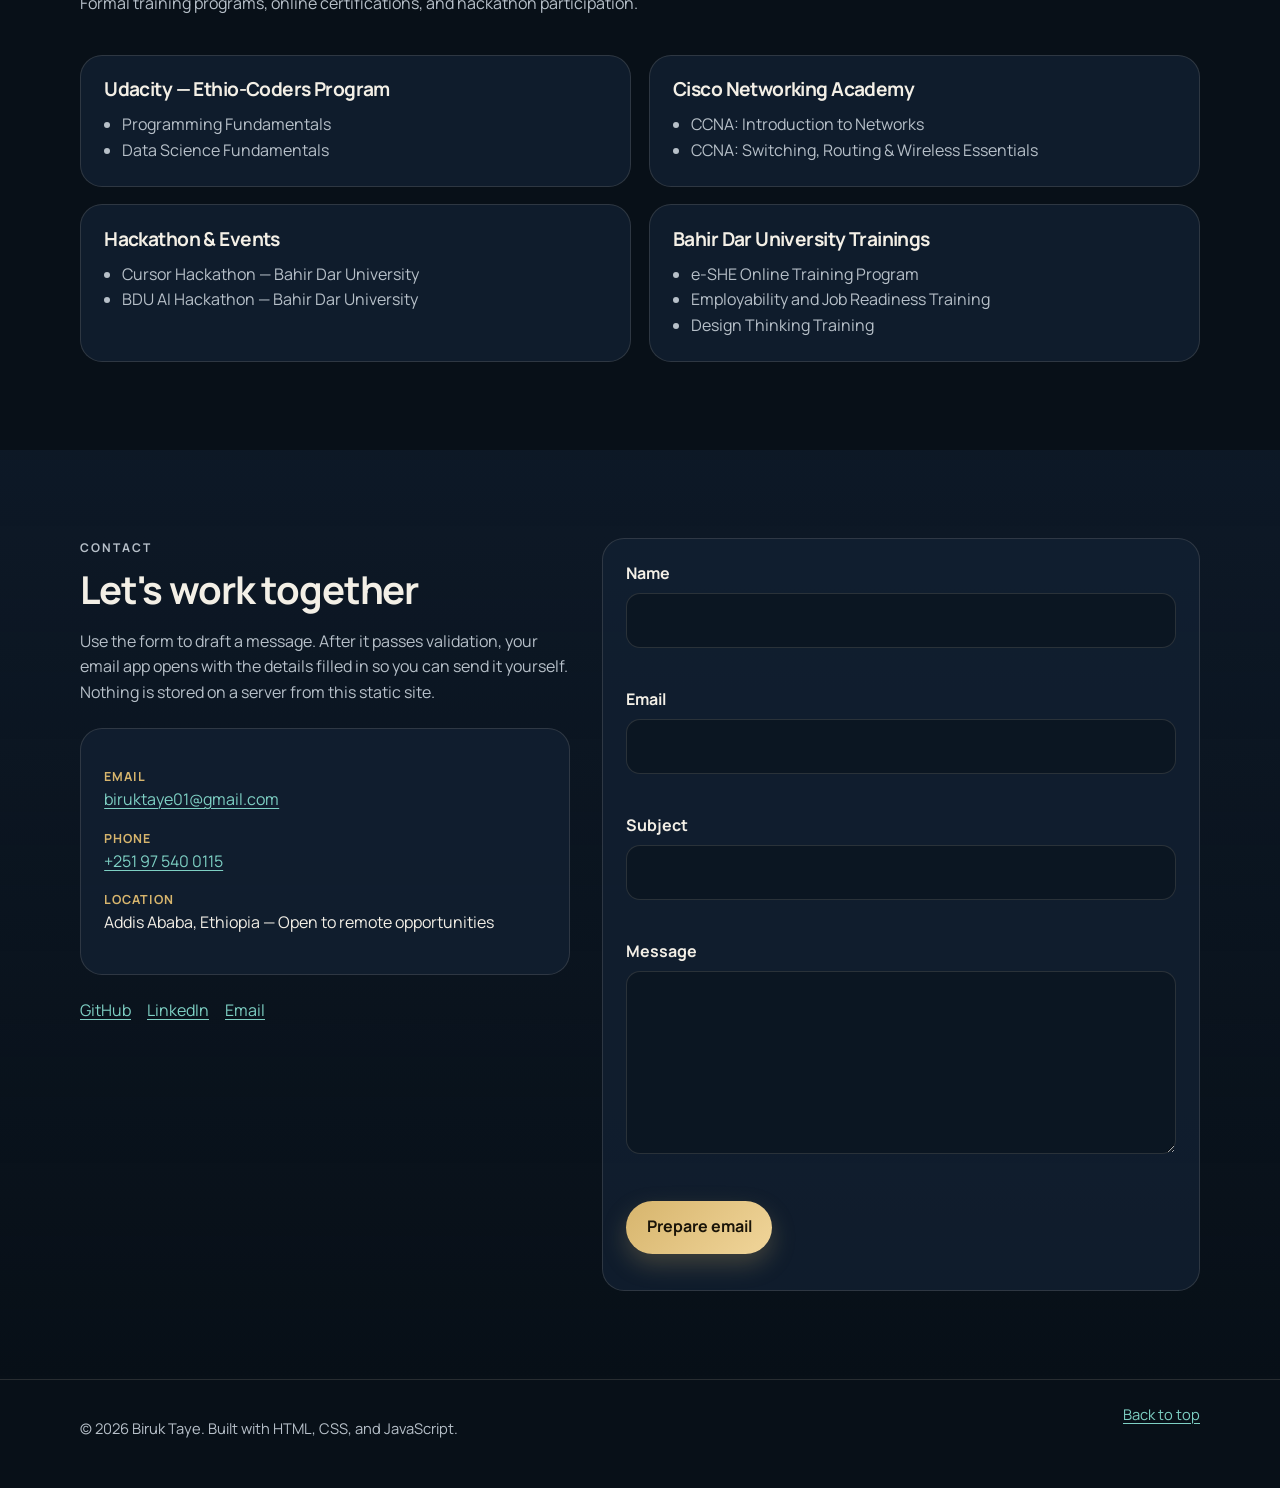
==== commit 4511c79d: "Use CV image for Download CV; update skills, experience and certifications Co-Authored-By: Claude So" ====
--- a/personal-portfolio-website/index.html
+++ b/personal-portfolio-website/index.html
@@ -72,8 +72,8 @@
             <div class="hero-actions">
               <a
                 class="btn btn-primary"
-                href="assets/Biruk-Taye-CV.pdf"
-                download="Biruk-Taye-CV.pdf"
+                href="assets/Biruk-Taye-CV.jpg"
+                download="Biruk-Taye-CV.jpg"
                 target="_blank"
                 rel="noopener noreferrer"
               >
@@ -185,47 +185,58 @@
 
           <div class="skill-grid">
             <article class="skill-card reveal">
-              <h3>Technical skills</h3>
-              <ul>
-                <li>Responsive web layout</li>
-                <li>Semantic HTML and accessibility basics</li>
-                <li>Client-side form validation</li>
-                <li>Git version control</li>
-                <li>REST API design &amp; integration</li>
-              </ul>
-            </article>
-
-            <article class="skill-card reveal">
               <h3>Programming languages</h3>
               <div class="chip-row">
-                <span class="chip">HTML5</span>
-                <span class="chip">CSS3</span>
                 <span class="chip">JavaScript</span>
                 <span class="chip">Python</span>
-                <span class="chip">SQL</span>
-              </div>
-            </article>
-
-            <article class="skill-card reveal">
-              <h3>Frameworks &amp; libraries</h3>
-              <div class="chip-row">
+                <span class="chip">Java</span>
+                <span class="chip">C++</span>
+                <span class="chip">C#</span>
+              </div>
+            </article>
+
+            <article class="skill-card reveal">
+              <h3>Frontend</h3>
+              <div class="chip-row">
+                <span class="chip">HTML</span>
+                <span class="chip">CSS</span>
                 <span class="chip">React</span>
+                <span class="chip">Tailwind CSS</span>
+              </div>
+            </article>
+
+            <article class="skill-card reveal">
+              <h3>Backend</h3>
+              <div class="chip-row">
                 <span class="chip">Node.js</span>
                 <span class="chip">Express.js</span>
-                <span class="chip">Vanilla JS</span>
                 <span class="chip">REST APIs</span>
               </div>
             </article>
 
             <article class="skill-card reveal">
-              <h3>Development tools</h3>
-              <div class="chip-row">
-                <span class="chip">Git &amp; GitHub</span>
-                <span class="chip">VS Code / Cursor</span>
-                <span class="chip">Chrome DevTools</span>
-                <span class="chip">GitHub Pages</span>
+              <h3>Databases</h3>
+              <div class="chip-row">
                 <span class="chip">MySQL</span>
                 <span class="chip">PostgreSQL</span>
+              </div>
+            </article>
+
+            <article class="skill-card reveal">
+              <h3>Tools</h3>
+              <div class="chip-row">
+                <span class="chip">Git &amp; GitHub</span>
+                <span class="chip">Visual Studio Code</span>
+              </div>
+            </article>
+
+            <article class="skill-card reveal">
+              <h3>Soft skills</h3>
+              <div class="chip-row">
+                <span class="chip">Communication</span>
+                <span class="chip">Teamwork</span>
+                <span class="chip">Problem-solving</span>
+                <span class="chip">Time management</span>
               </div>
             </article>
 
@@ -351,6 +362,56 @@
 
           <div class="about-grid">
             <article class="panel reveal">
+              <h3>Intern Bridge &mdash; Internship Platform</h3>
+              <p class="project-kicker">Alyah Software Company PLC &middot; 2025</p>
+              <p>
+                Internship project at Alyah Software Company PLC: a full-stack
+                web application for managing internships.
+              </p>
+              <ul class="objectives">
+                <li>Designed and developed a full-stack internship management platform</li>
+                <li>Implemented backend APIs and database operations using Node.js and MySQL</li>
+                <li>Integrated JWT-based authentication for secure login and access control</li>
+                <li>Designed and implemented structured relational database models</li>
+                <li>Identified and resolved software issues through debugging and system integration</li>
+              </ul>
+              <p>
+                <a
+                  href="https://github.com/BDU123456/Intern-Bridge"
+                  target="_blank"
+                  rel="noopener noreferrer"
+                >
+                  View on GitHub
+                </a>
+              </p>
+            </article>
+
+            <article class="panel reveal">
+              <h3>Final Year Project &mdash; Patient Management System</h3>
+              <p class="project-kicker">Bahir Dar University &middot; 2026</p>
+              <p>
+                Final year project for the B.Sc. in Information Systems: a system
+                to support efficient healthcare information management.
+              </p>
+              <ul class="objectives">
+                <li>Designed and developed a Patient Management System for healthcare information</li>
+                <li>Conducted system analysis and identified user requirements to guide design</li>
+                <li>Implemented appointment scheduling and time-based data management</li>
+                <li>Managed patient records and appointment information through the database</li>
+                <li>Applied software development principles to improve healthcare service efficiency</li>
+              </ul>
+              <p>
+                <a
+                  href="https://github.com/zedaAb/final_year_project"
+                  target="_blank"
+                  rel="noopener noreferrer"
+                >
+                  View on GitHub
+                </a>
+              </p>
+            </article>
+
+            <article class="panel reveal">
               <h3>Full Stack Developer Intern</h3>
               <p class="project-kicker">2026 &ndash; Present</p>
               <p>
@@ -398,6 +459,7 @@
               <h3>Hackathon &amp; Events</h3>
               <ul>
                 <li>Cursor Hackathon &mdash; Bahir Dar University</li>
+                <li>BDU AI Hackathon &mdash; Bahir Dar University</li>
               </ul>
             </article>
 
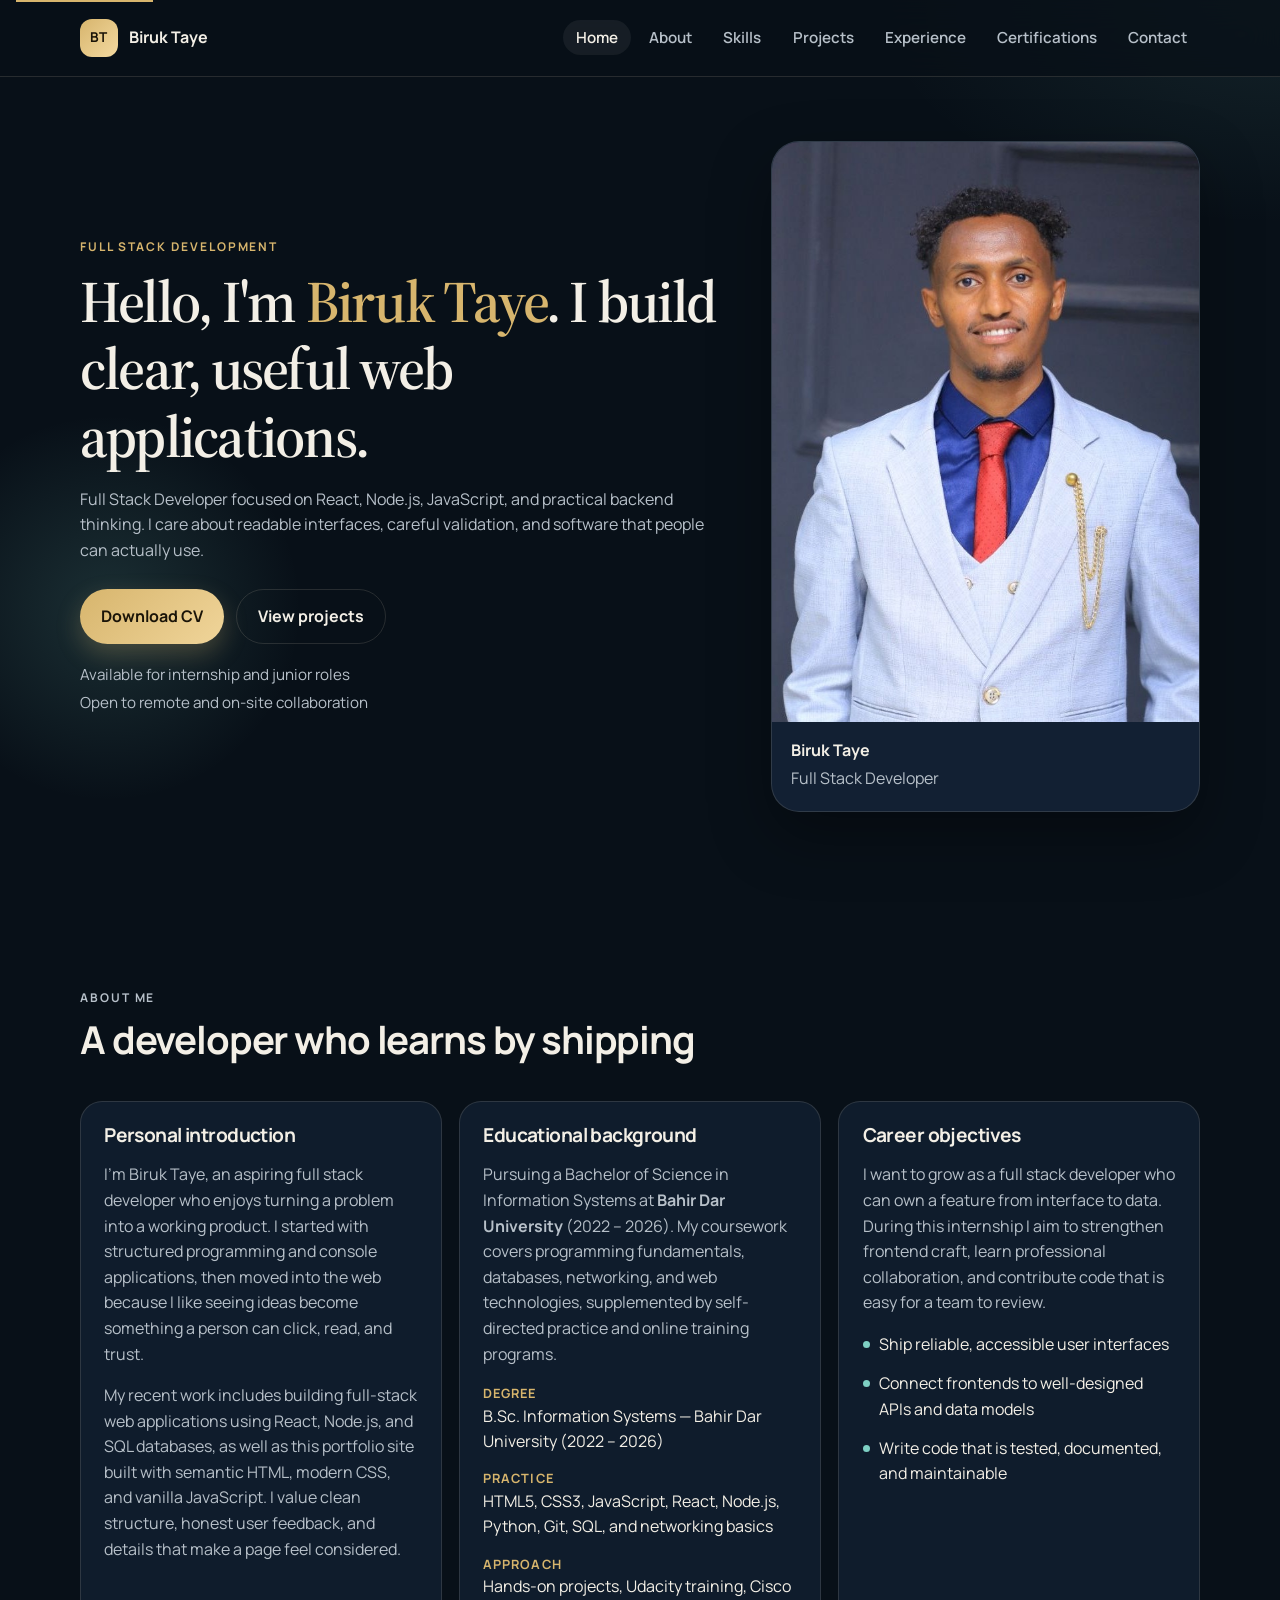
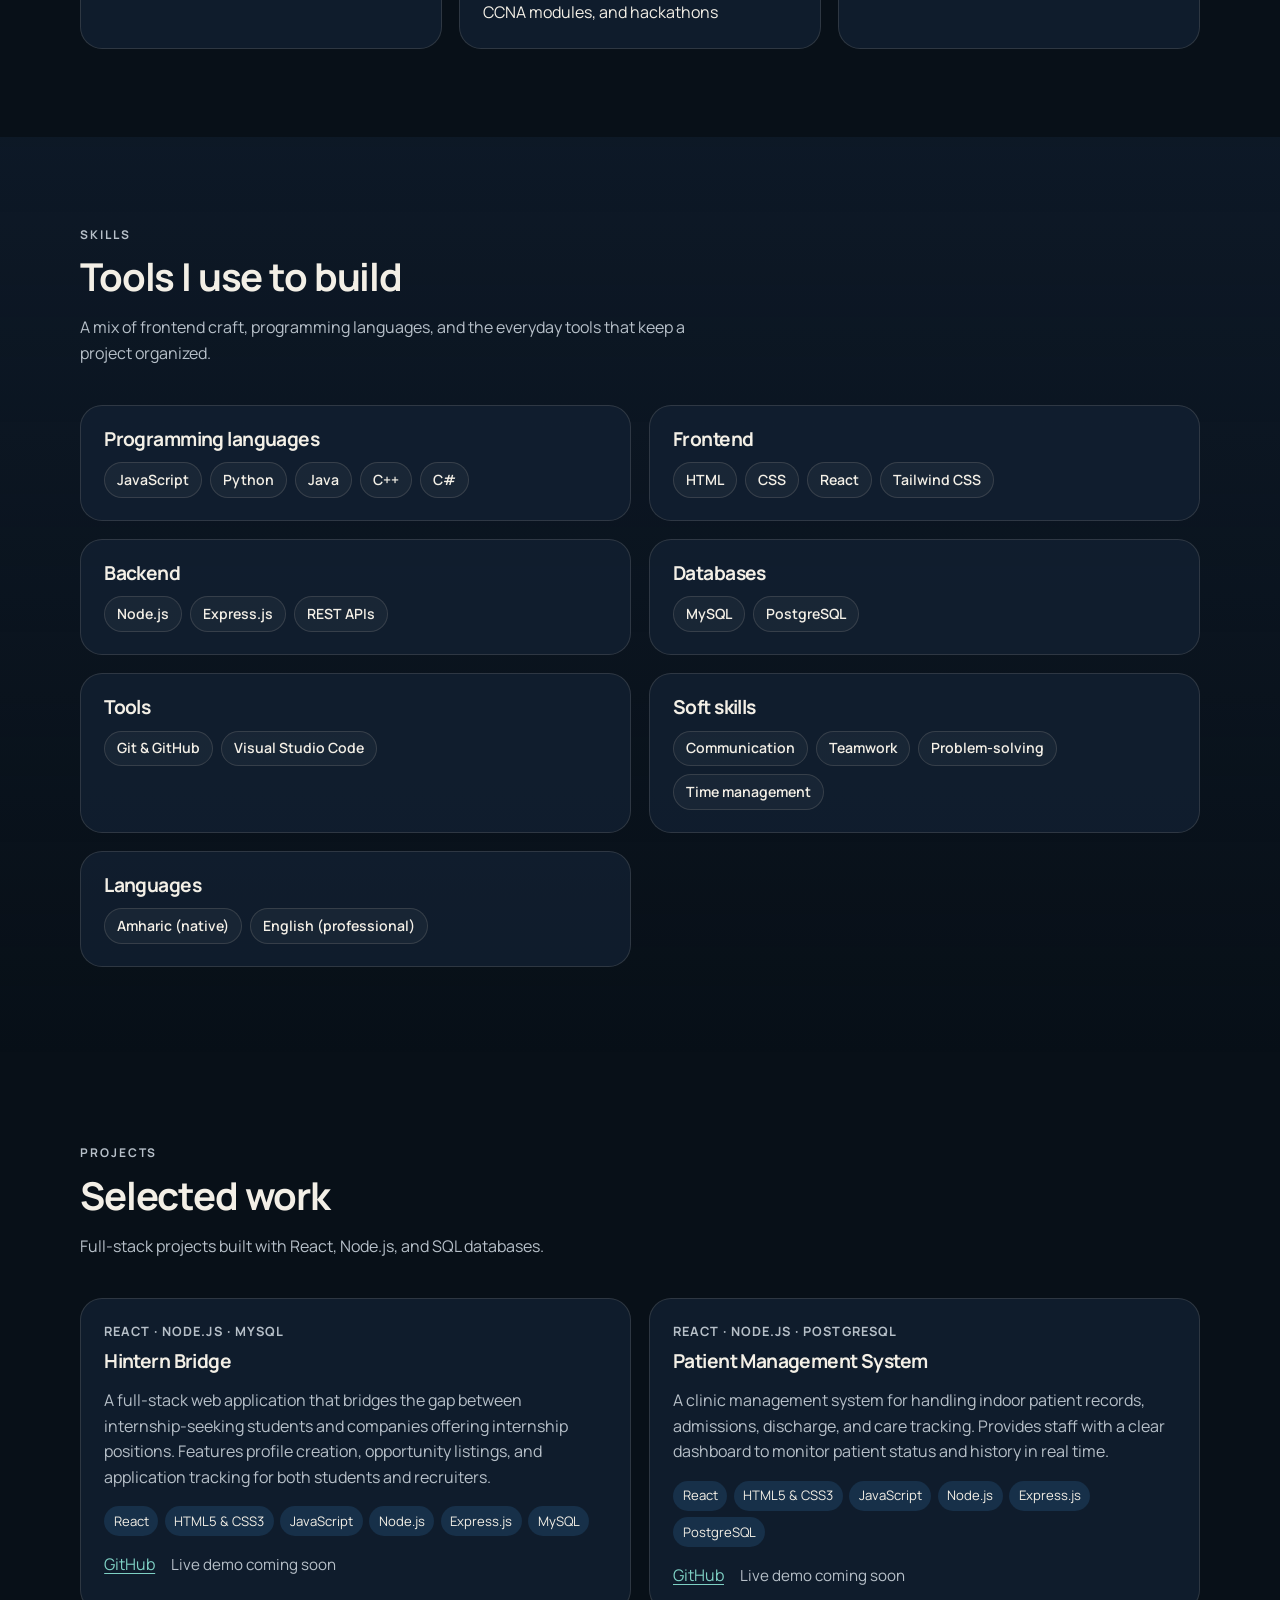
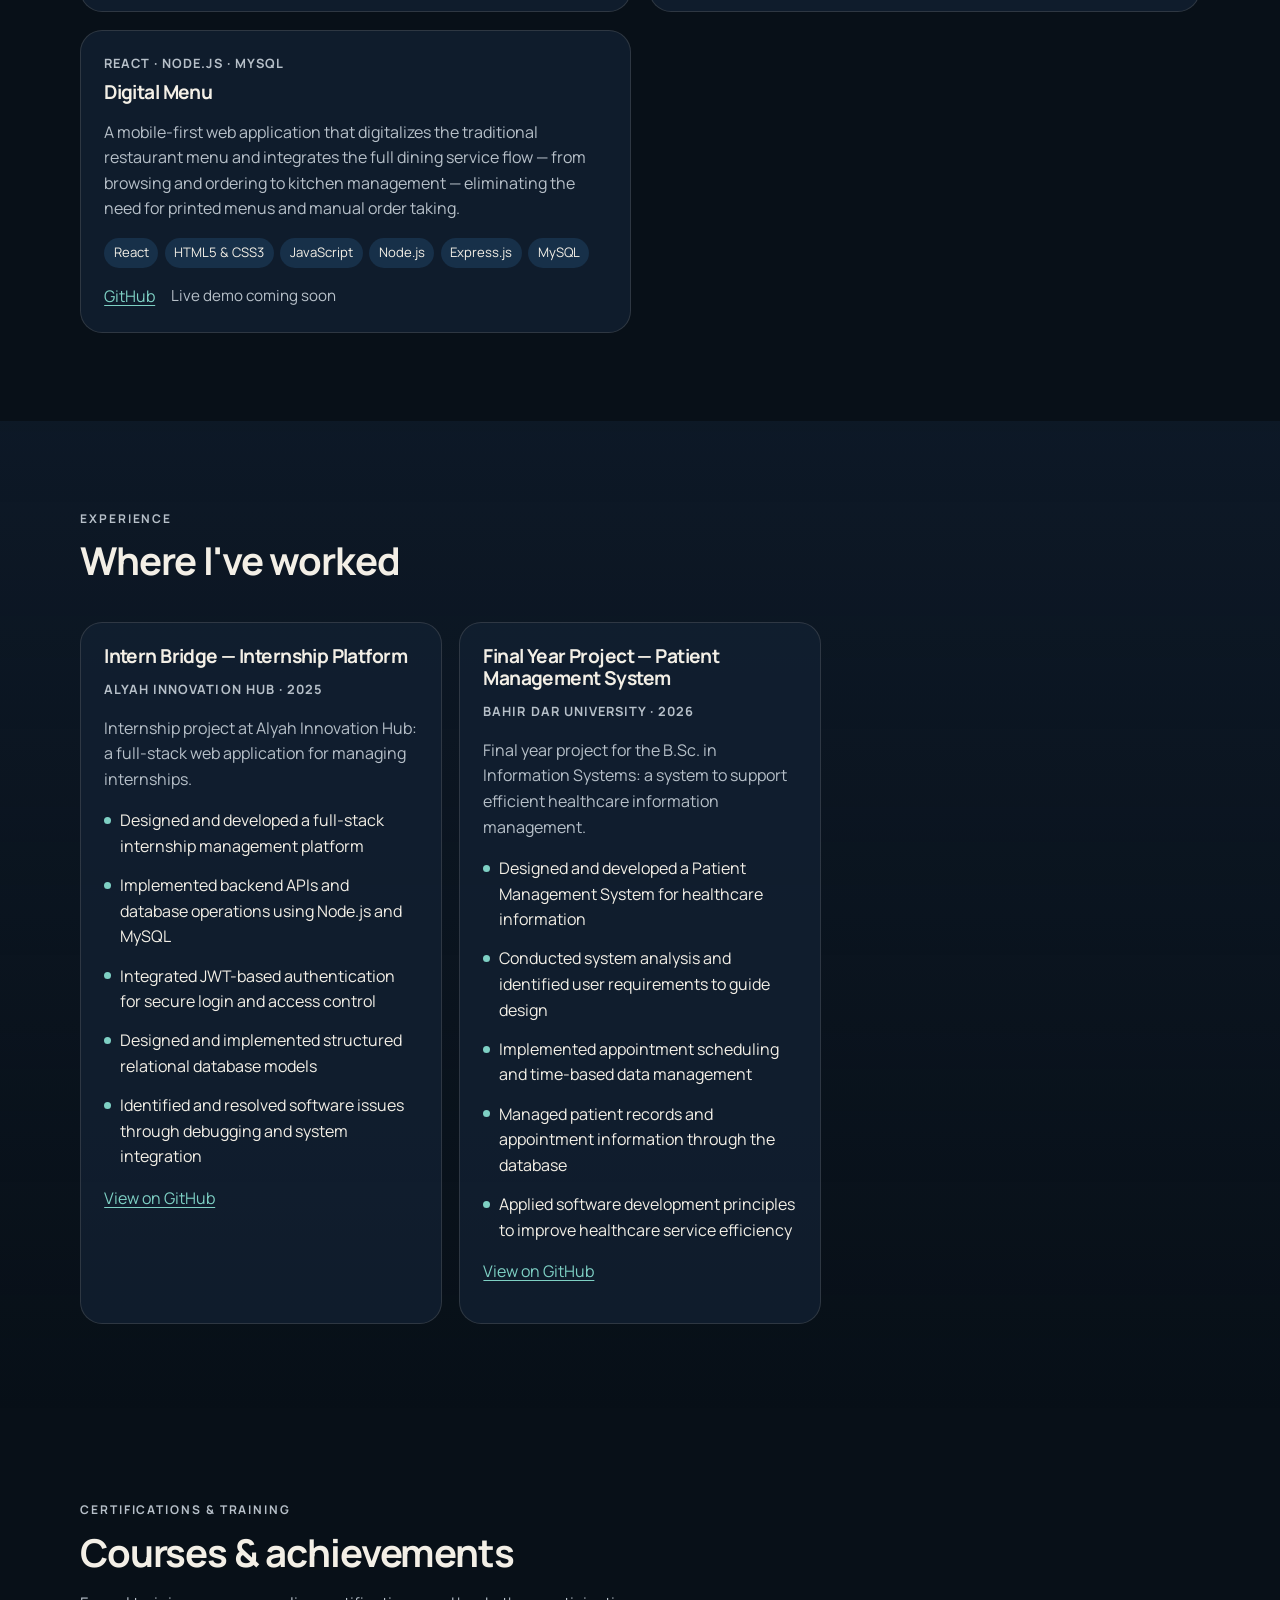
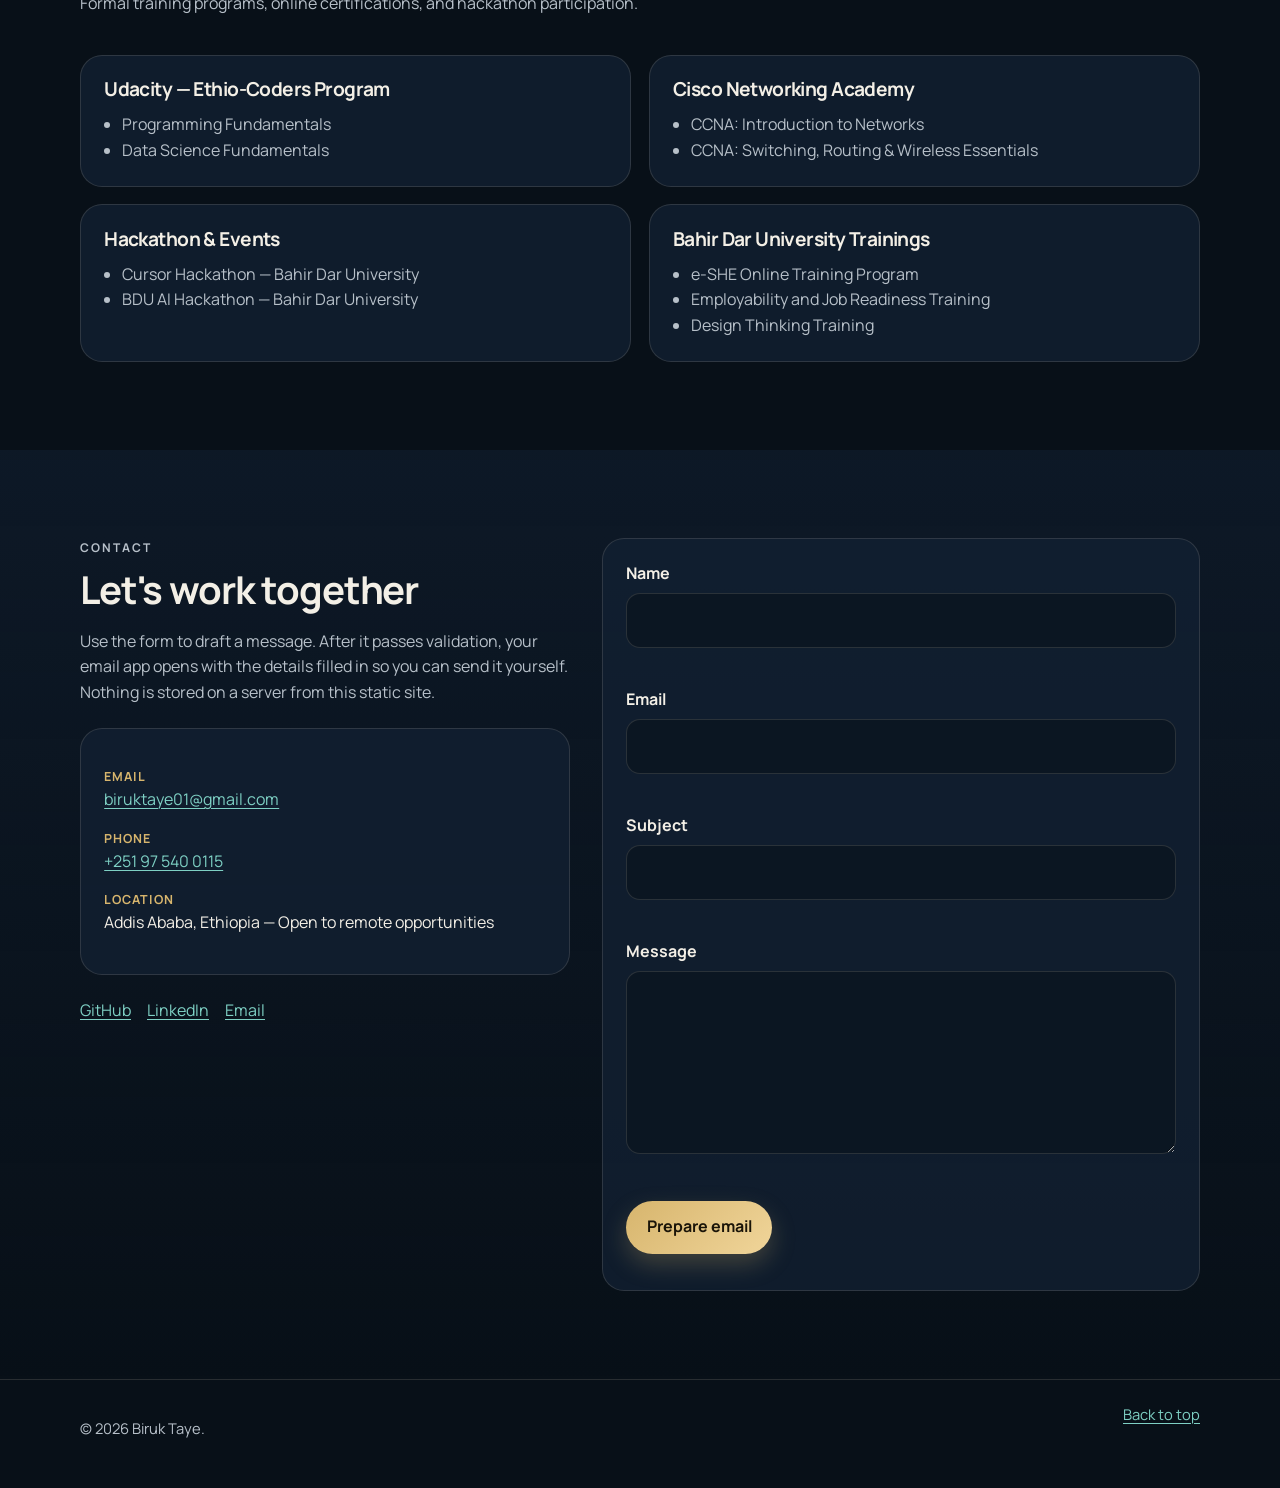
==== commit b5db67c8: "Update portfolio details and some basic issues To make it a bit clear and ease to navigate through t" ====
--- a/personal-portfolio-website/index.html
+++ b/personal-portfolio-website/index.html
@@ -5,9 +5,9 @@
     <meta name="viewport" content="width=device-width, initial-scale=1.0" />
     <meta
       name="description"
-      content="Portfolio of Biruk Taye, an Information Systems student at Bahir Dar University and full stack developer intern focused on clean web applications and practical software."
+      content="Portfolio of Biruk Taye, an Information Systems student at Bahir Dar University and full stack developer focused on clean web applications and practical software."
     />
-    <title>Biruk Taye | Full Stack Developer Intern</title>
+    <title>Biruk Taye | Full Stack Developer</title>
     <link rel="icon" type="image/svg+xml" href="assets/images/favicon.svg" />
     <link rel="preconnect" href="https://fonts.googleapis.com" />
     <link rel="preconnect" href="https://fonts.gstatic.com" crossorigin />
@@ -59,13 +59,13 @@
         <div class="hero-glow" aria-hidden="true"></div>
         <div class="container hero-grid">
           <div class="hero-copy reveal">
-            <p class="eyebrow">Full Stack Development Internship</p>
+            <p class="eyebrow">Full Stack Development</p>
             <h1>
               Hello, I'm <span class="accent">Biruk Taye</span>.
               I build clear, useful web applications.
             </h1>
             <p class="lede">
-              Full Stack Developer Intern focused on React, Node.js, JavaScript, and
+              Full Stack Developer focused on React, Node.js, JavaScript, and
               practical backend thinking. I care about readable interfaces,
               careful validation, and software that people can actually use.
             </p>
@@ -96,7 +96,7 @@
             />
             <figcaption>
               <strong>Biruk Taye</strong>
-              <span>Full Stack Developer Intern</span>
+              <span>Full Stack Developer</span>
             </figcaption>
           </figure>
         </div>
@@ -363,9 +363,9 @@
           <div class="about-grid">
             <article class="panel reveal">
               <h3>Intern Bridge &mdash; Internship Platform</h3>
-              <p class="project-kicker">Alyah Software Company PLC &middot; 2025</p>
-              <p>
-                Internship project at Alyah Software Company PLC: a full-stack
+              <p class="project-kicker">Alyah Innovation Hub &middot; 2025</p>
+              <p>
+                Internship project at Alyah Innovation Hub: a full-stack
                 web application for managing internships.
               </p>
               <ul class="objectives">
@@ -409,21 +409,6 @@
                   View on GitHub
                 </a>
               </p>
-            </article>
-
-            <article class="panel reveal">
-              <h3>Full Stack Developer Intern</h3>
-              <p class="project-kicker">2026 &ndash; Present</p>
-              <p>
-                Building and maintaining this personal portfolio website as part of a
-                full stack development internship. Focused on semantic HTML, modern CSS
-                layout, vanilla JavaScript interactivity, and accessible UI patterns.
-              </p>
-              <ul class="objectives">
-                <li>Developed responsive single-page portfolio from scratch</li>
-                <li>Implemented client-side form validation and smooth navigation</li>
-                <li>Applied accessibility best practices (ARIA, skip links, keyboard nav)</li>
-              </ul>
             </article>
           </div>
         </div>
@@ -582,7 +567,7 @@
 
     <footer class="site-footer">
       <div class="container footer-inner">
-        <p>&copy; <span id="year"></span> Biruk Taye. Built with HTML, CSS, and JavaScript.</p>
+        <p>&copy; <span id="year"></span> Biruk Taye.</p>
         <a href="#top">Back to top</a>
       </div>
     </footer>
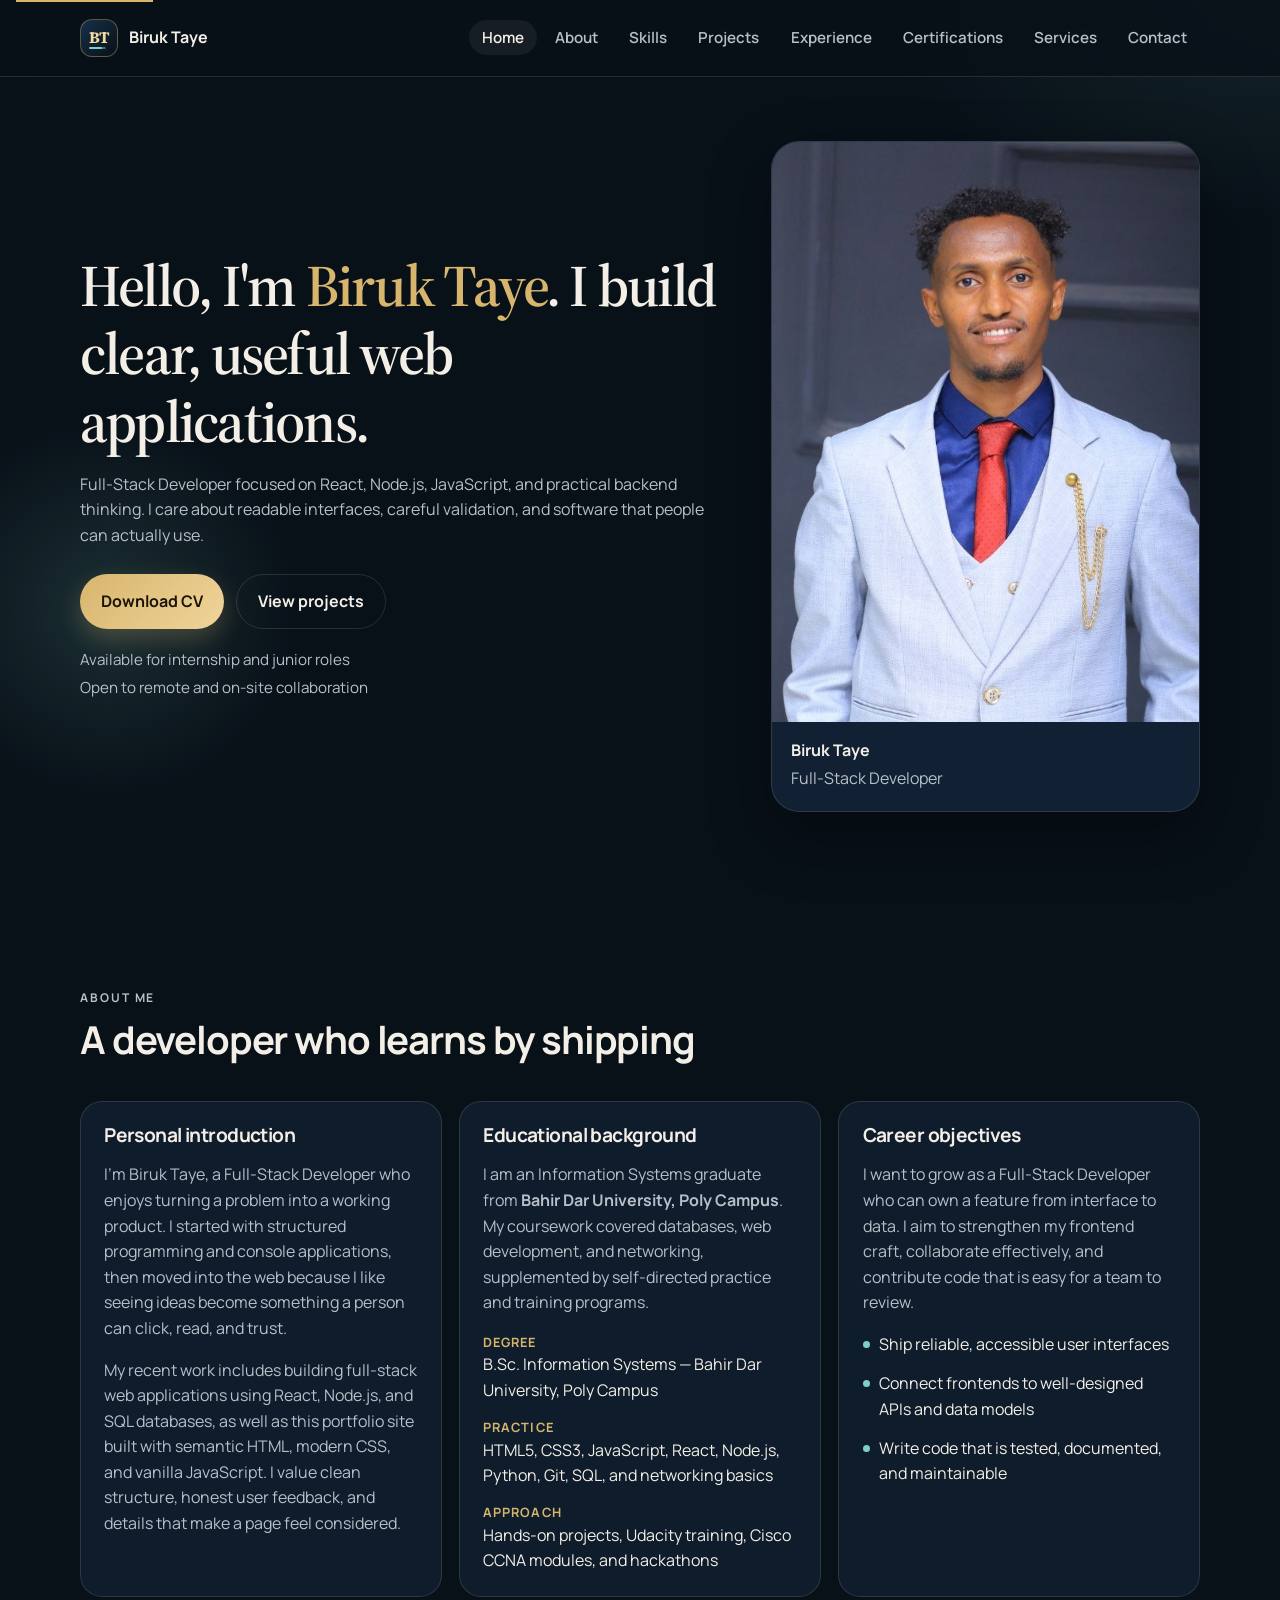
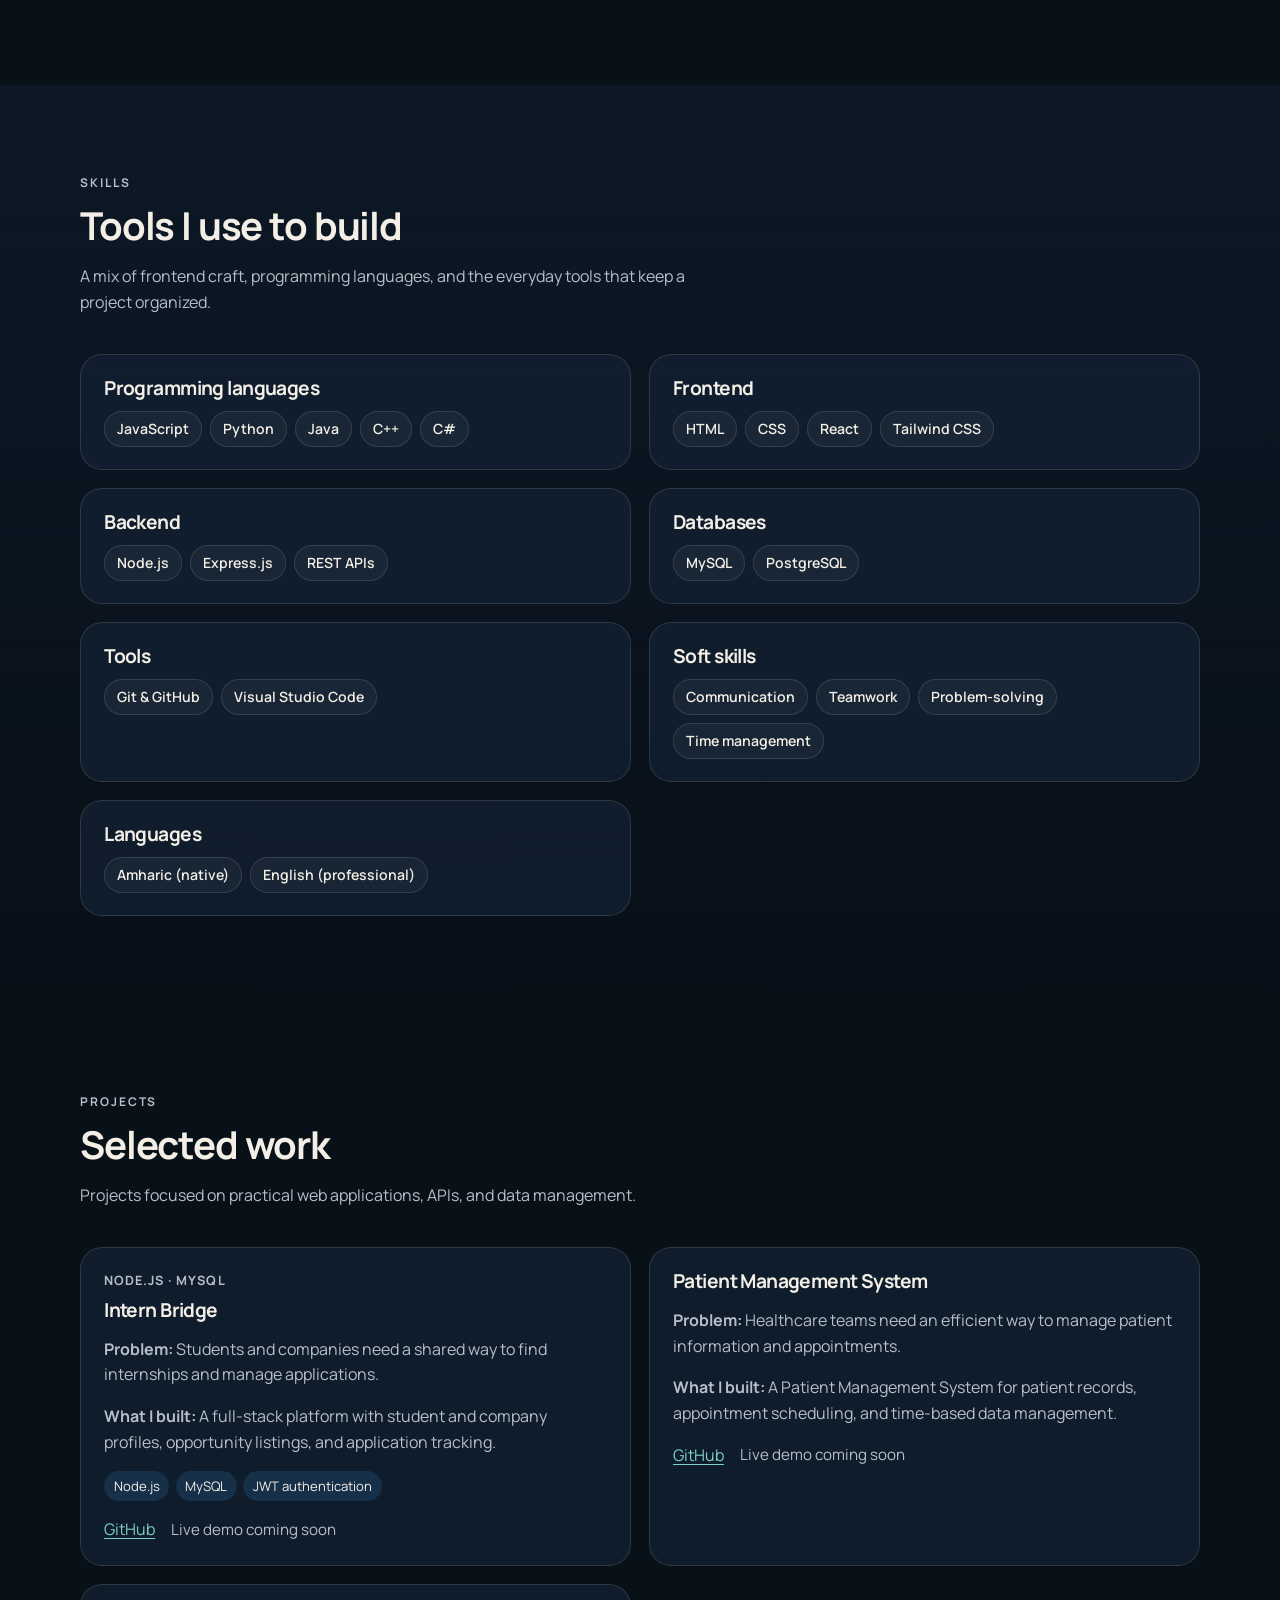
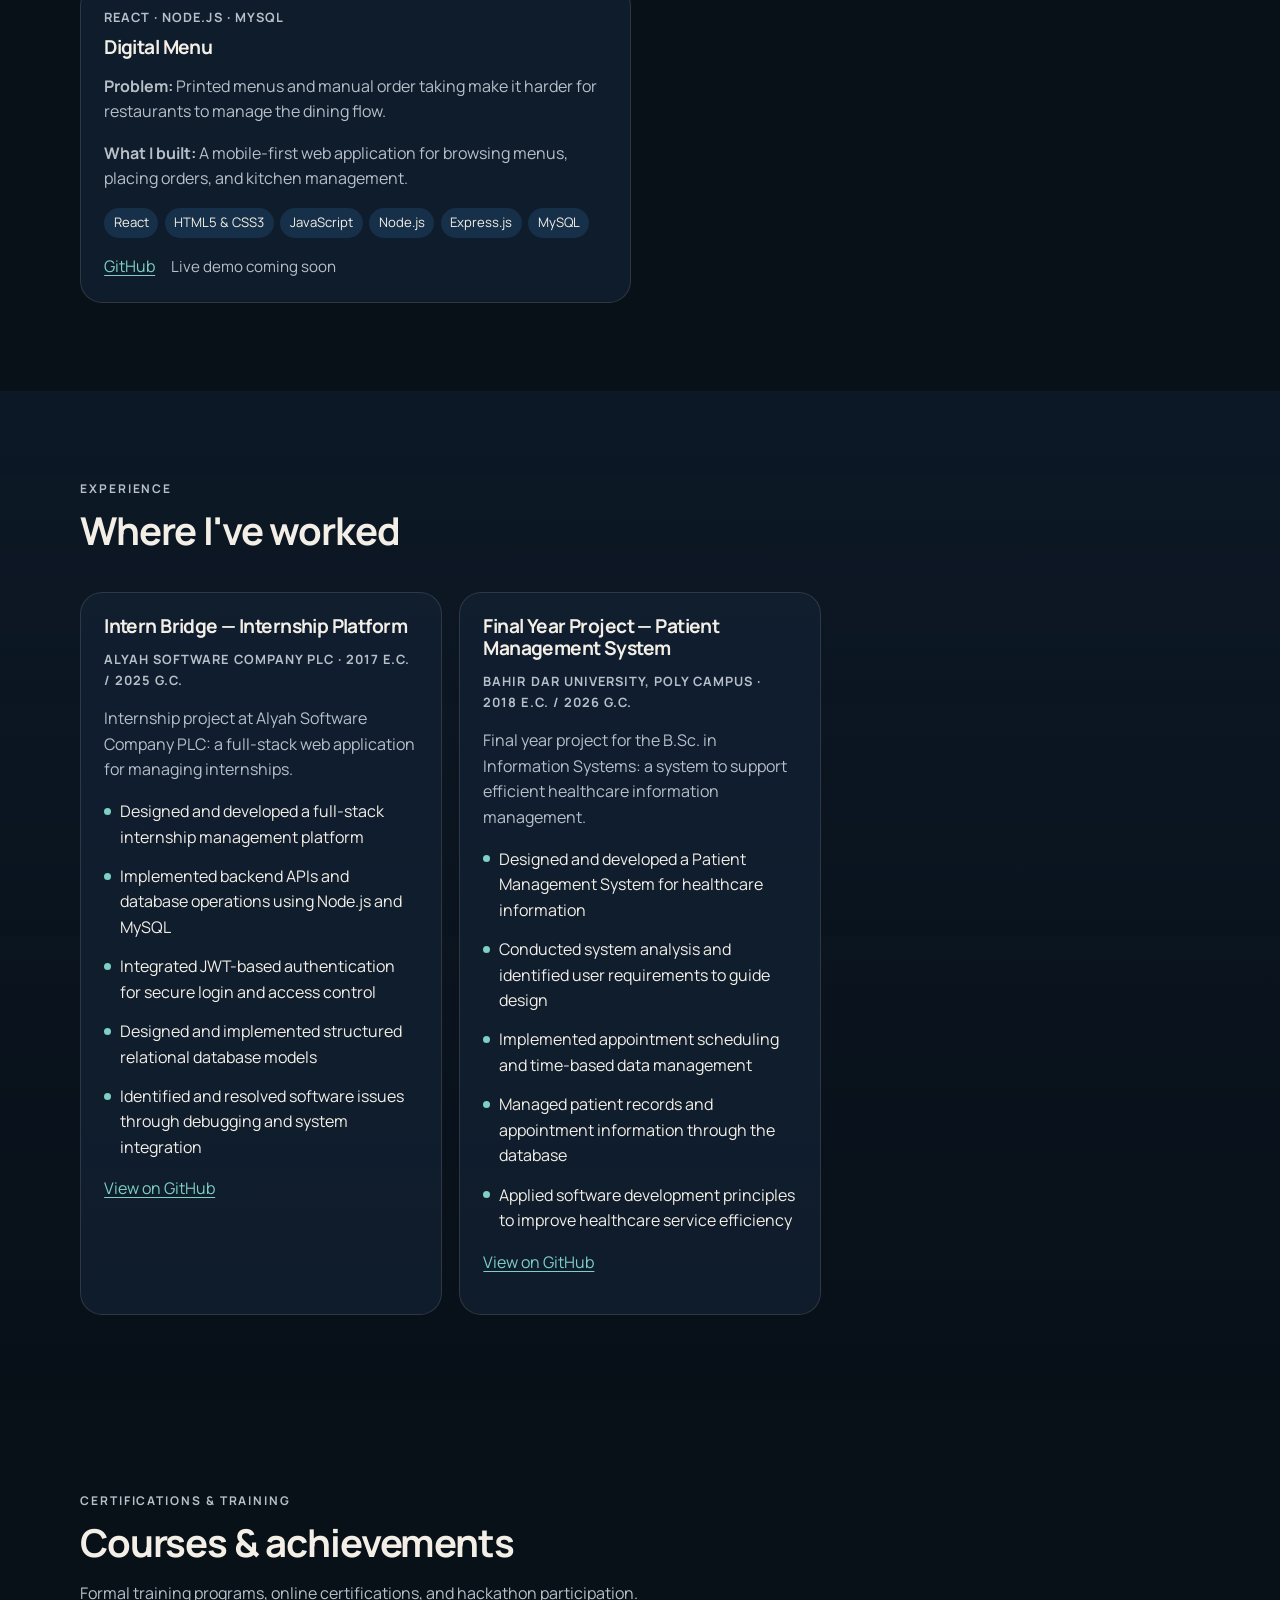
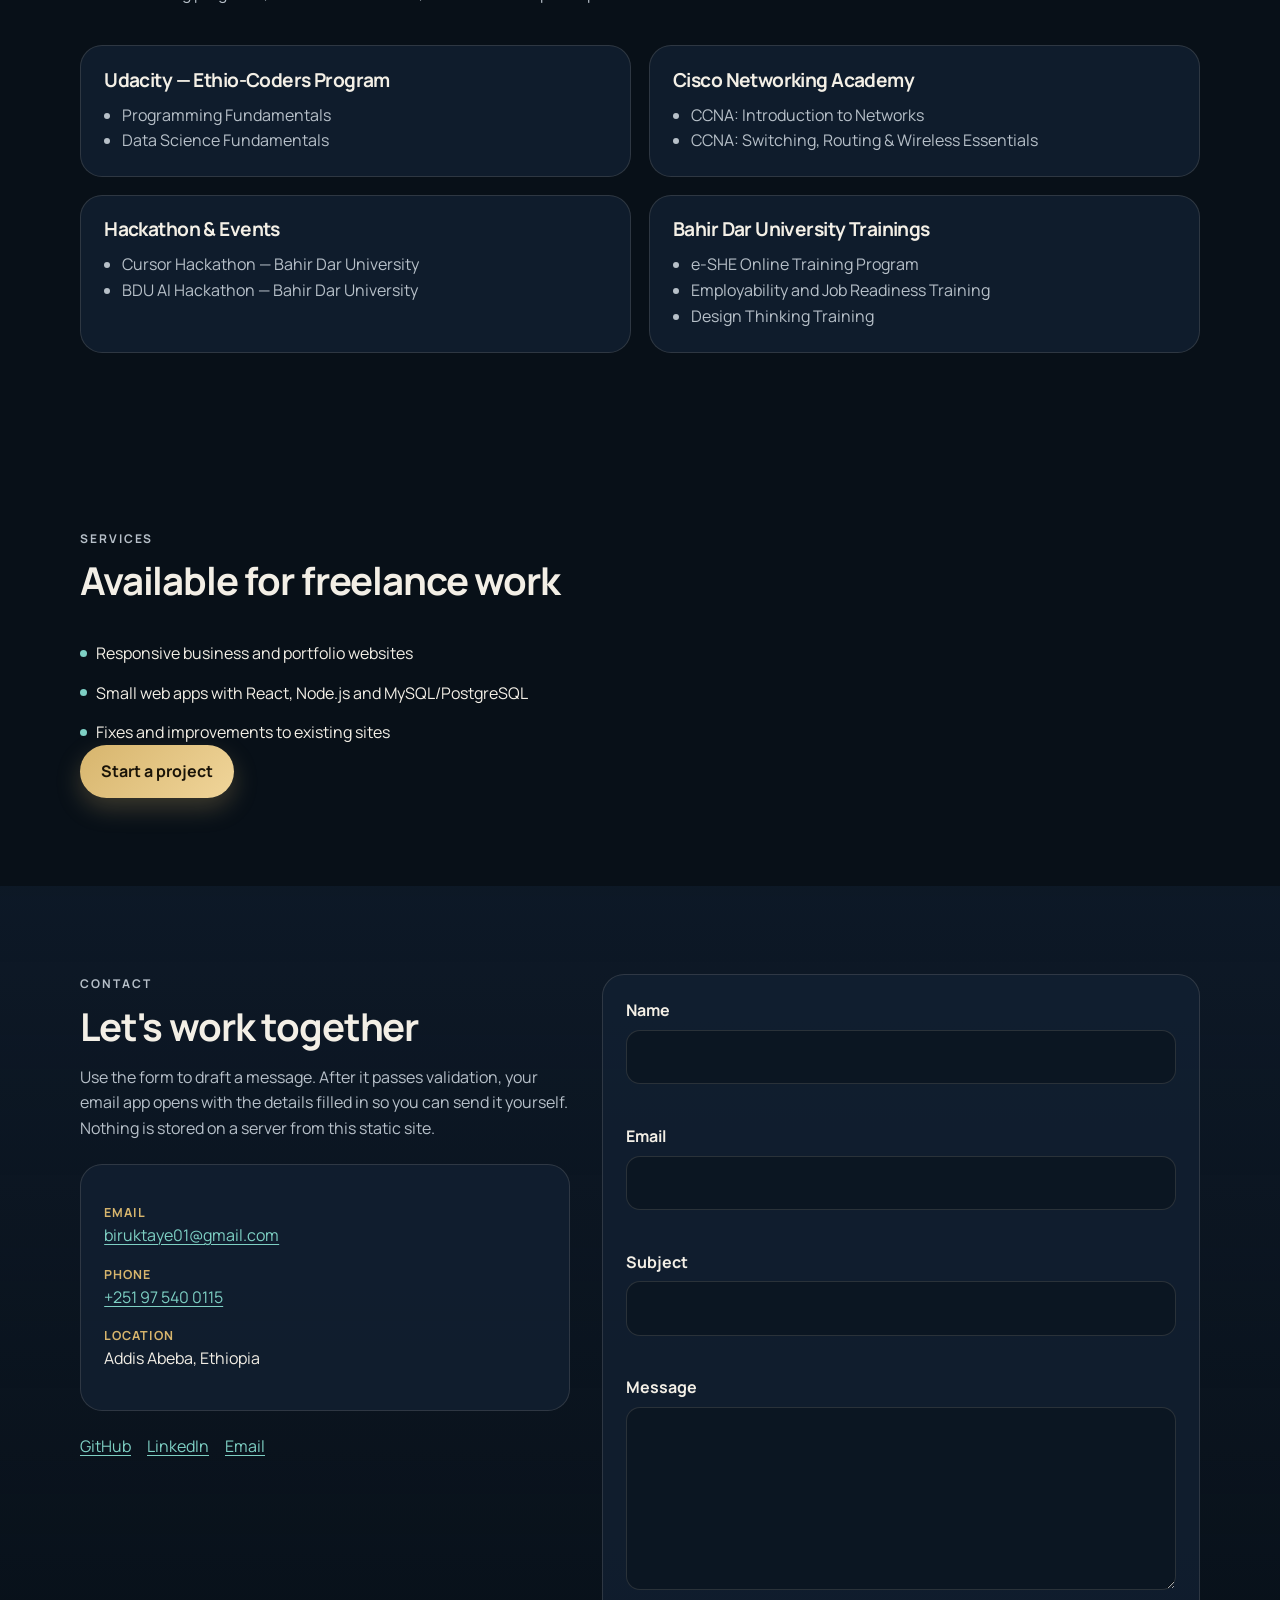
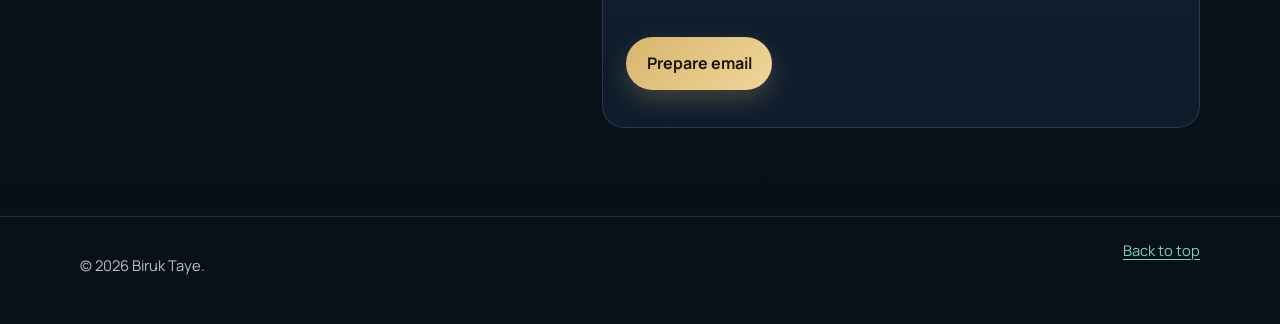
==== commit 723191a4: "final change to deploy" ====
--- a/personal-portfolio-website/index.html
+++ b/personal-portfolio-website/index.html
@@ -1,13 +1,13 @@
-﻿<!DOCTYPE html>
+﻿<!doctype html>
 <html lang="en">
   <head>
     <meta charset="UTF-8" />
     <meta name="viewport" content="width=device-width, initial-scale=1.0" />
     <meta
       name="description"
-      content="Portfolio of Biruk Taye, an Information Systems student at Bahir Dar University and full stack developer focused on clean web applications and practical software."
+      content="Portfolio of Biruk Taye, a Full-Stack Developer and Information Systems graduate from Bahir Dar University, Poly Campus."
     />
-    <title>Biruk Taye | Full Stack Developer</title>
+    <title>Biruk Taye | Full-Stack Developer</title>
     <link rel="icon" type="image/svg+xml" href="assets/images/favicon.svg" />
     <link rel="preconnect" href="https://fonts.googleapis.com" />
     <link rel="preconnect" href="https://fonts.gstatic.com" crossorigin />
@@ -46,7 +46,10 @@
             <li><a class="nav-link" href="#skills">Skills</a></li>
             <li><a class="nav-link" href="#projects">Projects</a></li>
             <li><a class="nav-link" href="#experience">Experience</a></li>
-            <li><a class="nav-link" href="#certifications">Certifications</a></li>
+            <li>
+              <a class="nav-link" href="#certifications">Certifications</a>
+            </li>
+            <li><a class="nav-link" href="#services">Services</a></li>
             <li><a class="nav-link" href="#contact">Contact</a></li>
           </ul>
         </nav>
@@ -59,21 +62,20 @@
         <div class="hero-glow" aria-hidden="true"></div>
         <div class="container hero-grid">
           <div class="hero-copy reveal">
-            <p class="eyebrow">Full Stack Development</p>
             <h1>
-              Hello, I'm <span class="accent">Biruk Taye</span>.
-              I build clear, useful web applications.
+              Hello, I'm <span class="accent">Biruk Taye</span>. I build clear,
+              useful web applications.
             </h1>
             <p class="lede">
-              Full Stack Developer focused on React, Node.js, JavaScript, and
+              Full-Stack Developer focused on React, Node.js, JavaScript, and
               practical backend thinking. I care about readable interfaces,
               careful validation, and software that people can actually use.
             </p>
             <div class="hero-actions">
               <a
                 class="btn btn-primary"
-                href="assets/Biruk-Taye-CV.jpg"
-                download="Biruk-Taye-CV.jpg"
+                href="assets/Biruk Taye.pdf"
+                download="Biruk Taye.pdf"
                 target="_blank"
                 rel="noopener noreferrer"
               >
@@ -96,7 +98,7 @@
             />
             <figcaption>
               <strong>Biruk Taye</strong>
-              <span>Full Stack Developer</span>
+              <span>Full-Stack Developer</span>
             </figcaption>
           </figure>
         </div>
@@ -114,41 +116,45 @@
             <article class="panel reveal">
               <h3>Personal introduction</h3>
               <p>
-                I'm Biruk Taye, an aspiring full stack developer who enjoys
-                turning a problem into a working product. I started with
-                structured programming and console applications, then moved into
-                the web because I like seeing ideas become something a person
-                can click, read, and trust.
-              </p>
-              <p>
-                My recent work includes building full-stack web applications using
-                React, Node.js, and SQL databases, as well as this portfolio site
-                built with semantic HTML, modern CSS, and vanilla JavaScript. I
-                value clean structure, honest user feedback, and details that make
-                a page feel considered.
+                I'm Biruk Taye, a Full-Stack Developer who enjoys turning a
+                problem into a working product. I started with structured
+                programming and console applications, then moved into the web
+                because I like seeing ideas become something a person can click,
+                read, and trust.
+              </p>
+              <p>
+                My recent work includes building full-stack web applications
+                using React, Node.js, and SQL databases, as well as this
+                portfolio site built with semantic HTML, modern CSS, and vanilla
+                JavaScript. I value clean structure, honest user feedback, and
+                details that make a page feel considered.
               </p>
             </article>
 
             <article class="panel reveal">
               <h3>Educational background</h3>
               <p>
-                Pursuing a Bachelor of Science in Information Systems at
-                <strong>Bahir Dar University</strong> (2022 &ndash; 2026). My coursework covers
-                programming fundamentals, databases, networking, and web technologies,
-                supplemented by self-directed practice and online training programs.
+                I am an Information Systems graduate from
+                <strong>Bahir Dar University, Poly Campus</strong>. My
+                coursework covered databases, web development, and networking,
+                supplemented by self-directed practice and training programs.
               </p>
               <ul class="detail-list">
                 <li>
                   <span>Degree</span>
-                  B.Sc. Information Systems &mdash; Bahir Dar University (2022 &ndash; 2026)
+                  B.Sc. Information Systems &mdash; Bahir Dar University, Poly
+                  Campus
+                  <!-- TODO: Add education start and graduation dates; the attached CV does not list them. -->
                 </li>
                 <li>
                   <span>Practice</span>
-                  HTML5, CSS3, JavaScript, React, Node.js, Python, Git, SQL, and networking basics
+                  HTML5, CSS3, JavaScript, React, Node.js, Python, Git, SQL, and
+                  networking basics
                 </li>
                 <li>
                   <span>Approach</span>
-                  Hands-on projects, Udacity training, Cisco CCNA modules, and hackathons
+                  Hands-on projects, Udacity training, Cisco CCNA modules, and
+                  hackathons
                 </li>
               </ul>
             </article>
@@ -156,10 +162,10 @@
             <article class="panel reveal">
               <h3>Career objectives</h3>
               <p>
-                I want to grow as a full stack developer who can own a feature
-                from interface to data. During this internship I aim to
-                strengthen frontend craft, learn professional collaboration, and
-                contribute code that is easy for a team to review.
+                I want to grow as a Full-Stack Developer who can own a feature
+                from interface to data. I aim to strengthen my frontend craft,
+                collaborate effectively, and contribute code that is easy for a
+                team to review.
               </p>
               <ul class="objectives">
                 <li>Ship reliable, accessible user interfaces</li>
@@ -258,19 +264,81 @@
             <p class="eyebrow">Projects</p>
             <h2>Selected work</h2>
             <p>
-              Full-stack projects built with React, Node.js, and SQL databases.
+              Projects focused on practical web applications, APIs, and data
+              management.
             </p>
           </header>
 
+          <!-- TODO: Add project demo URLs when they are available. -->
           <div class="project-grid">
             <article class="project-card reveal">
-              <p class="project-kicker">React &middot; Node.js &middot; MySQL</p>
-              <h3>Hintern Bridge</h3>
-              <p>
-                A full-stack web application that bridges the gap between
-                internship-seeking students and companies offering internship
-                positions. Features profile creation, opportunity listings,
-                and application tracking for both students and recruiters.
+              <p class="project-kicker">Node.js &middot; MySQL</p>
+              <h3>Intern Bridge</h3>
+              <p>
+                <strong>Problem:</strong> Students and companies need a shared
+                way to find internships and manage applications.
+              </p>
+              <p>
+                <strong>What I built:</strong> A full-stack platform with
+                student and company profiles, opportunity listings, and
+                application tracking.
+              </p>
+              <ul class="tech-list">
+                <li>Node.js</li>
+                <li>MySQL</li>
+                <li>JWT authentication</li>
+              </ul>
+              <div class="project-links">
+                <a
+                  href="https://github.com/BDU123456/Intern-Bridge.git"
+                  target="_blank"
+                  rel="noopener noreferrer"
+                >
+                  GitHub
+                </a>
+                <span class="link-disabled" title="In development"
+                  >Live demo coming soon</span
+                >
+              </div>
+            </article>
+
+            <article class="project-card reveal">
+              <h3>Patient Management System</h3>
+              <p>
+                <strong>Problem:</strong> Healthcare teams need an efficient way
+                to manage patient information and appointments.
+              </p>
+              <p>
+                <strong>What I built:</strong> A Patient Management System for
+                patient records, appointment scheduling, and time-based data
+                management.
+              </p>
+              <div class="project-links">
+                <a
+                  href="https://github.com/zedaAb/final_year_project.git"
+                  target="_blank"
+                  rel="noopener noreferrer"
+                >
+                  GitHub
+                </a>
+                <span class="link-disabled" title="In development"
+                  >Live demo coming soon</span
+                >
+              </div>
+            </article>
+
+            <article class="project-card reveal">
+              <p class="project-kicker">
+                React &middot; Node.js &middot; MySQL
+              </p>
+              <h3>Digital Menu</h3>
+              <p>
+                <strong>Problem:</strong> Printed menus and manual order taking
+                make it harder for restaurants to manage the dining flow.
+              </p>
+              <p>
+                <strong>What I built:</strong> A mobile-first web application
+                for browsing menus, placing orders, and kitchen management.
               </p>
               <ul class="tech-list">
                 <li>React</li>
@@ -282,70 +350,15 @@
               </ul>
               <div class="project-links">
                 <a
-                  href="https://github.com/BDU123456/Intern-Bridge"
-                  target="_blank"
-                  rel="noopener noreferrer"
-                >
-                  GitHub
-                </a>
-                <span class="link-disabled" title="In development">Live demo coming soon</span>
-              </div>
-            </article>
-
-            <article class="project-card reveal">
-              <p class="project-kicker">React &middot; Node.js &middot; PostgreSQL</p>
-              <h3>Patient Management System</h3>
-              <p>
-                A clinic management system for handling indoor patient records,
-                admissions, discharge, and care tracking. Provides staff with a
-                clear dashboard to monitor patient status and history in real time.
-              </p>
-              <ul class="tech-list">
-                <li>React</li>
-                <li>HTML5 &amp; CSS3</li>
-                <li>JavaScript</li>
-                <li>Node.js</li>
-                <li>Express.js</li>
-                <li>PostgreSQL</li>
-              </ul>
-              <div class="project-links">
-                <a
-                  href="https://github.com/BDU123456/patient-management-system"
-                  target="_blank"
-                  rel="noopener noreferrer"
-                >
-                  GitHub
-                </a>
-                <span class="link-disabled" title="In development">Live demo coming soon</span>
-              </div>
-            </article>
-
-            <article class="project-card reveal">
-              <p class="project-kicker">React &middot; Node.js &middot; MySQL</p>
-              <h3>Digital Menu</h3>
-              <p>
-                A mobile-first web application that digitalizes the traditional
-                restaurant menu and integrates the full dining service flow &mdash;
-                from browsing and ordering to kitchen management &mdash; eliminating
-                the need for printed menus and manual order taking.
-              </p>
-              <ul class="tech-list">
-                <li>React</li>
-                <li>HTML5 &amp; CSS3</li>
-                <li>JavaScript</li>
-                <li>Node.js</li>
-                <li>Express.js</li>
-                <li>MySQL</li>
-              </ul>
-              <div class="project-links">
-                <a
                   href="https://github.com/BDU123456/digital-menu"
                   target="_blank"
                   rel="noopener noreferrer"
                 >
                   GitHub
                 </a>
-                <span class="link-disabled" title="In development">Live demo coming soon</span>
+                <span class="link-disabled" title="In development"
+                  >Live demo coming soon</span
+                >
               </div>
             </article>
           </div>
@@ -363,21 +376,37 @@
           <div class="about-grid">
             <article class="panel reveal">
               <h3>Intern Bridge &mdash; Internship Platform</h3>
-              <p class="project-kicker">Alyah Innovation Hub &middot; 2025</p>
-              <p>
-                Internship project at Alyah Innovation Hub: a full-stack
+              <p class="project-kicker">
+                Alyah Software Company PLC &middot; 2017 E.C. / 2025 G.C.
+              </p>
+              <p>
+                Internship project at Alyah Software Company PLC: a full-stack
                 web application for managing internships.
               </p>
               <ul class="objectives">
-                <li>Designed and developed a full-stack internship management platform</li>
-                <li>Implemented backend APIs and database operations using Node.js and MySQL</li>
-                <li>Integrated JWT-based authentication for secure login and access control</li>
-                <li>Designed and implemented structured relational database models</li>
-                <li>Identified and resolved software issues through debugging and system integration</li>
+                <li>
+                  Designed and developed a full-stack internship management
+                  platform
+                </li>
+                <li>
+                  Implemented backend APIs and database operations using Node.js
+                  and MySQL
+                </li>
+                <li>
+                  Integrated JWT-based authentication for secure login and
+                  access control
+                </li>
+                <li>
+                  Designed and implemented structured relational database models
+                </li>
+                <li>
+                  Identified and resolved software issues through debugging and
+                  system integration
+                </li>
               </ul>
               <p>
                 <a
-                  href="https://github.com/BDU123456/Intern-Bridge"
+                  href="https://github.com/BDU123456/Intern-Bridge.git"
                   target="_blank"
                   rel="noopener noreferrer"
                 >
@@ -388,21 +417,38 @@
 
             <article class="panel reveal">
               <h3>Final Year Project &mdash; Patient Management System</h3>
-              <p class="project-kicker">Bahir Dar University &middot; 2026</p>
-              <p>
-                Final year project for the B.Sc. in Information Systems: a system
-                to support efficient healthcare information management.
+              <p class="project-kicker">
+                Bahir Dar University, Poly Campus &middot; 2018 E.C. / 2026 G.C.
+              </p>
+              <p>
+                Final year project for the B.Sc. in Information Systems: a
+                system to support efficient healthcare information management.
               </p>
               <ul class="objectives">
-                <li>Designed and developed a Patient Management System for healthcare information</li>
-                <li>Conducted system analysis and identified user requirements to guide design</li>
-                <li>Implemented appointment scheduling and time-based data management</li>
-                <li>Managed patient records and appointment information through the database</li>
-                <li>Applied software development principles to improve healthcare service efficiency</li>
+                <li>
+                  Designed and developed a Patient Management System for
+                  healthcare information
+                </li>
+                <li>
+                  Conducted system analysis and identified user requirements to
+                  guide design
+                </li>
+                <li>
+                  Implemented appointment scheduling and time-based data
+                  management
+                </li>
+                <li>
+                  Managed patient records and appointment information through
+                  the database
+                </li>
+                <li>
+                  Applied software development principles to improve healthcare
+                  service efficiency
+                </li>
               </ul>
               <p>
                 <a
-                  href="https://github.com/zedaAb/final_year_project"
+                  href="https://github.com/zedaAb/final_year_project.git"
                   target="_blank"
                   rel="noopener noreferrer"
                 >
@@ -420,7 +466,10 @@
           <header class="section-heading reveal">
             <p class="eyebrow">Certifications &amp; Training</p>
             <h2>Courses &amp; achievements</h2>
-            <p>Formal training programs, online certifications, and hackathon participation.</p>
+            <p>
+              Formal training programs, online certifications, and hackathon
+              participation.
+            </p>
           </header>
 
           <div class="skill-grid">
@@ -457,6 +506,22 @@
               </ul>
             </article>
           </div>
+        </div>
+      </section>
+
+      <!-- SERVICES -->
+      <section class="section" id="services">
+        <div class="container">
+          <header class="section-heading reveal">
+            <p class="eyebrow">Services</p>
+            <h2>Available for freelance work</h2>
+          </header>
+          <ul class="objectives">
+            <li>Responsive business and portfolio websites</li>
+            <li>Small web apps with React, Node.js and MySQL/PostgreSQL</li>
+            <li>Fixes and improvements to existing sites</li>
+          </ul>
+          <a class="btn btn-primary" href="#contact">Start a project</a>
         </div>
       </section>
 
@@ -483,7 +548,7 @@
               </p>
               <p>
                 <span>Location</span>
-                Addis Ababa, Ethiopia &mdash; Open to remote opportunities
+                Addis Abeba, Ethiopia
               </p>
             </address>
 
@@ -542,7 +607,13 @@
 
             <div class="field">
               <label for="subject">Subject</label>
-              <input id="subject" name="subject" type="text" maxlength="120" required />
+              <input
+                id="subject"
+                name="subject"
+                type="text"
+                maxlength="120"
+                required
+              />
               <p class="field-error" id="subject-error" role="alert"></p>
             </div>
 
@@ -559,7 +630,12 @@
             </div>
 
             <button class="btn btn-primary" type="submit">Prepare email</button>
-            <p class="form-status" id="form-status" role="status" aria-live="polite"></p>
+            <p
+              class="form-status"
+              id="form-status"
+              role="status"
+              aria-live="polite"
+            ></p>
           </form>
         </div>
       </section>
--- a/personal-portfolio-website/css/styles.css
+++ b/personal-portfolio-website/css/styles.css
@@ -101,15 +101,30 @@
 }
 
 .logo-mark {
+  position: relative;
   width: 2.35rem;
   height: 2.35rem;
   display: grid;
   place-items: center;
   border-radius: 12px;
-  background: linear-gradient(135deg, var(--accent), #f3d9a0);
-  color: #1a1408;
-  font-size: 0.85rem;
-  letter-spacing: 0.04em;
+  border: 1px solid rgba(215, 181, 109, 0.38);
+  background: linear-gradient(135deg, #173049, var(--bg));
+  color: #f3d9a0;
+  font-family: var(--serif), Georgia, serif;
+  font-size: 1rem;
+  letter-spacing: -0.08em;
+}
+
+.logo-mark::after {
+  content: "";
+  position: absolute;
+  left: 22%;
+  bottom: 20%;
+  width: 36%;
+  height: 2px;
+  border-radius: 2px;
+  background: var(--accent-2);
+  box-shadow: 4px 0 0 -0.4px var(--accent-2);
 }
 
 .nav-list {
